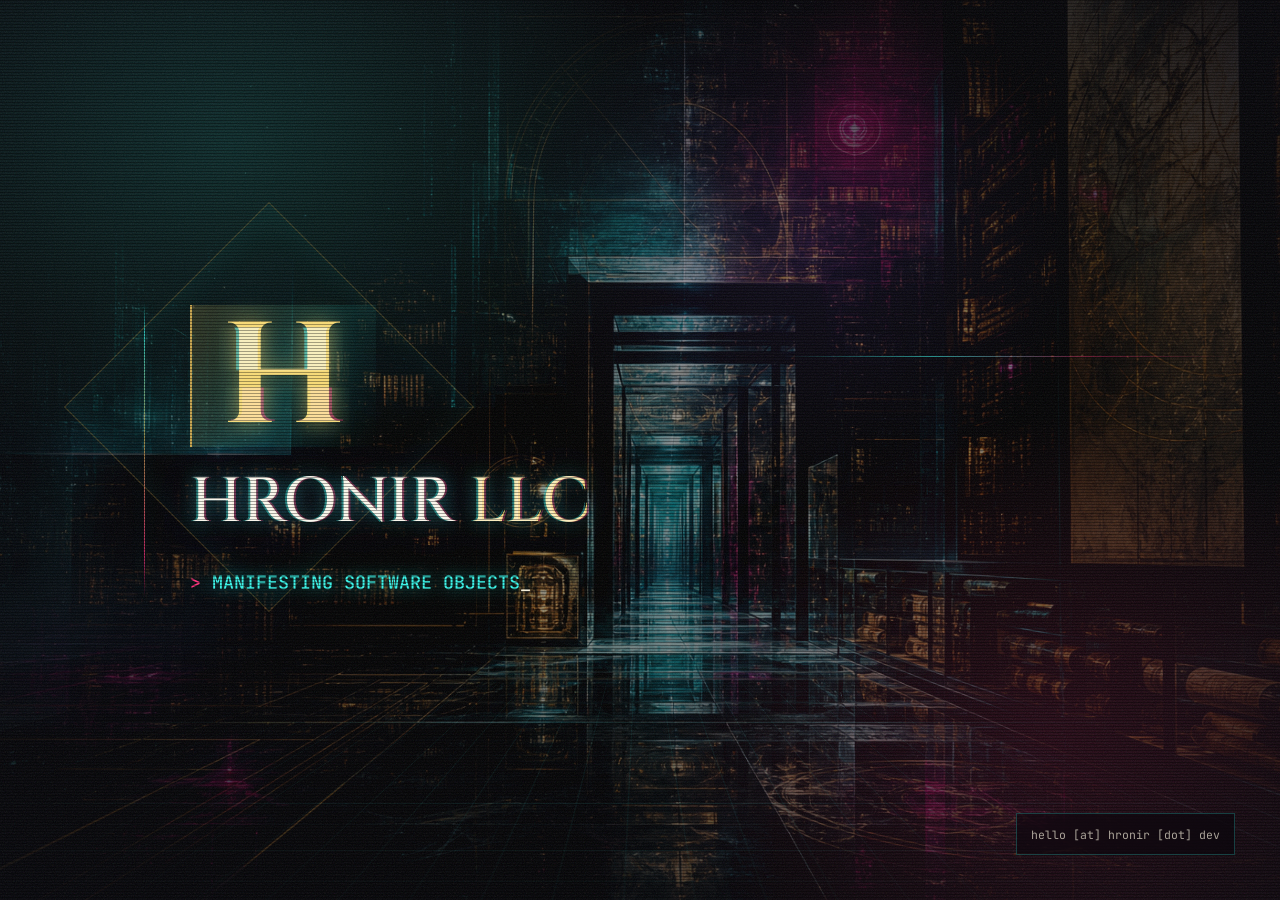
==== index.html @ b24059f7 "Create initial GitHub Pages site" ====
<!doctype html>
<html lang="en">
  <head>
    <meta charset="utf-8">
    <meta name="viewport" content="width=device-width, initial-scale=1">
    <title>Hronir LLC</title>
    <meta
      name="description"
      content="Hronir LLC - manifesting software objects."
    >
    <meta property="og:title" content="Hronir LLC">
    <meta
      property="og:description"
      content="manifesting software objects"
    >
    <meta property="og:type" content="website">
    <meta property="og:image" content="assets/hronir-labyrinth.png">
    <link rel="preconnect" href="https://fonts.googleapis.com">
    <link rel="preconnect" href="https://fonts.gstatic.com" crossorigin>
    <link href="https://fonts.googleapis.com/css2?family=Cinzel:wght@500;700&family=EB+Garamond:ital@0;1&family=JetBrains+Mono:wght@400;500;700&display=swap" rel="stylesheet">
    <link rel="icon" href="data:image/svg+xml,%3Csvg xmlns='http://www.w3.org/2000/svg' viewBox='0 0 64 64'%3E%3Crect width='64' height='64' fill='%23030a0d'/%3E%3Cpath d='M12 12h40v40H12V12Zm8 8v24h24V20H20Zm8 8h8v8h-8v-8Z' fill='%2300e5ff'/%3E%3Cpath d='M12 52 52 12' stroke='%23d6a84f' stroke-width='3'/%3E%3C/svg%3E">
    <link rel="stylesheet" href="styles.css">
  </head>
  <body>
    <main class="sigil" aria-labelledby="hero-title">
      <div class="backdrop" role="img" aria-label="A neon library labyrinth with recursive glass corridors."></div>
      <div class="glow" aria-hidden="true"></div>
      <div class="grid" aria-hidden="true"></div>

      <section class="folio">
        <div class="rail" aria-hidden="true"></div>
        <div class="block">
          <div class="initial" data-letter="H" aria-hidden="true">H</div>
          <h1 id="hero-title" data-text="Hronir LLC">Hronir <em>LLC</em></h1>
          <p class="tagline">manifesting software objects</p>
        </div>
      </section>

      <button class="email" id="contact" type="button" aria-label="Email Hronir LLC">
        <span>hello [at] hronir [dot] dev</span>
      </button>
      <noscript>hello [at] hronir [dot] dev</noscript>
    </main>

    <script src="site.js"></script>
  </body>
</html>
---- styles.css ----
:root {
  color-scheme: dark;
  --void: #040409;
  --ink: #ded8c8;
  --bone: #f5efd9;
  --cyan: #35f0e4;
  --magenta: #ff2d78;
  --violet: #7d5cff;
  --gold: #c7a24a;
}

* {
  box-sizing: border-box;
}

html,
body {
  min-height: 100%;
}

body {
  margin: 0;
  color: var(--ink);
  background: var(--void);
  font-family: "EB Garamond", Georgia, serif;
}

button {
  color: inherit;
  font: inherit;
}

.sigil {
  position: relative;
  display: grid;
  min-height: 100vh;
  place-items: center;
  overflow: hidden;
  padding: clamp(28px, 7vmin, 76px);
  isolation: isolate;
}

.backdrop,
.glow,
.grid,
.sigil::before,
.sigil::after {
  position: fixed;
  inset: 0;
  pointer-events: none;
}

.backdrop {
  z-index: -6;
  background-image: url("assets/hronir-labyrinth.png");
  background-position: center;
  background-size: cover;
  filter: saturate(1.08) contrast(1.12) brightness(0.54);
  transform: scale(1.04);
}

.glow {
  z-index: -5;
  background:
    radial-gradient(52vmax 38vmax at 18% 16%, rgba(53, 240, 228, 0.17), transparent 68%),
    radial-gradient(44vmax 36vmax at 82% 82%, rgba(255, 45, 120, 0.14), transparent 70%),
    radial-gradient(32vmax 28vmax at 62% 28%, rgba(125, 92, 255, 0.1), transparent 72%),
    radial-gradient(ellipse at center, transparent 28%, rgba(4, 4, 9, 0.92) 100%);
}

.grid {
  z-index: -4;
  background:
    linear-gradient(rgba(53, 240, 228, 0.09) 1px, transparent 1px),
    linear-gradient(90deg, rgba(53, 240, 228, 0.07) 1px, transparent 1px);
  background-size: 42px 42px;
  mask-image: radial-gradient(ellipse at center, black 0 34%, transparent 72%);
  transform: perspective(560px) rotateX(58deg) translateY(15vh) scale(1.7);
  transform-origin: center bottom;
}

.sigil::before {
  content: "";
  z-index: 4;
  opacity: 0.19;
  background-image: url("data:image/svg+xml;utf8,<svg xmlns='http://www.w3.org/2000/svg' width='130' height='130'><filter id='n'><feTurbulence type='fractalNoise' baseFrequency='.9' numOctaves='3'/></filter><rect width='130' height='130' filter='url(%23n)' opacity='.58'/></svg>");
  mix-blend-mode: screen;
}

.sigil::after {
  content: "";
  z-index: 5;
  background:
    repeating-linear-gradient(180deg, rgba(0, 0, 0, 0.34) 0 1px, transparent 1px 3px),
    linear-gradient(90deg, rgba(53, 240, 228, 0.06), transparent 18%, transparent 82%, rgba(255, 45, 120, 0.05));
  mix-blend-mode: multiply;
}

.folio {
  position: relative;
  z-index: 2;
  display: grid;
  grid-template-columns: auto minmax(0, 1fr);
  width: min(62rem, 100%);
  column-gap: clamp(1.1rem, 4vw, 2.8rem);
}

.rail {
  width: 1px;
  align-self: stretch;
  background: linear-gradient(180deg, transparent, var(--cyan) 10%, var(--gold) 47%, var(--magenta) 86%, transparent);
  opacity: 0.72;
  box-shadow:
    0 0 18px rgba(53, 240, 228, 0.4),
    0 0 28px rgba(255, 45, 120, 0.24);
}

.block {
  position: relative;
  padding: 0.1rem 0 0;
}

.block::before,
.block::after {
  content: "";
  position: absolute;
  pointer-events: none;
}

.block::before {
  inset: -14% auto auto -7%;
  width: min(36vw, 18rem);
  aspect-ratio: 1;
  border: 1px solid rgba(199, 162, 74, 0.32);
  transform: rotate(45deg);
  box-shadow: inset 0 0 36px rgba(53, 240, 228, 0.07);
}

.block::after {
  inset: 18% -10% auto auto;
  width: min(52vw, 28rem);
  height: 1px;
  background: linear-gradient(90deg, transparent, rgba(53, 240, 228, 0.56), rgba(255, 45, 120, 0.35), transparent);
}

.initial {
  position: relative;
  display: inline-block;
  margin-bottom: clamp(0.9rem, 3vmin, 1.5rem);
  padding: 0.08em 0.21em 0.03em;
  border-left: 2px solid var(--gold);
  color: #f6d873;
  background: linear-gradient(115deg, rgba(199, 162, 74, 0.22), rgba(53, 240, 228, 0.11) 56%, transparent);
  font-family: "Cinzel", Georgia, serif;
  font-size: clamp(4.8rem, 17vmin, 9rem);
  font-weight: 700;
  line-height: 0.88;
  text-shadow:
    0 0 22px rgba(199, 162, 74, 0.55),
    0 0 42px rgba(53, 240, 228, 0.18);
}

.initial::before,
.initial::after {
  content: attr(data-letter);
  position: absolute;
  inset: 0.08em 0.21em 0.03em;
  pointer-events: none;
}

.initial::before {
  color: var(--cyan);
  clip-path: polygon(0 8%, 100% 8%, 100% 42%, 0 42%);
  opacity: 0.58;
  transform: translate(-3px, 1px);
  mix-blend-mode: screen;
}

.initial::after {
  color: var(--magenta);
  clip-path: polygon(0 57%, 100% 57%, 100% 96%, 0 96%);
  opacity: 0.52;
  transform: translate(3px, -1px);
  mix-blend-mode: screen;
}

h1 {
  position: relative;
  width: fit-content;
  max-width: 100%;
  margin: 0;
  color: var(--bone);
  font-family: "Cinzel", Georgia, serif;
  font-size: clamp(2rem, 7vmin, 4.5rem);
  font-weight: 500;
  line-height: 1;
  letter-spacing: 0;
  text-transform: uppercase;
  text-shadow:
    0 0 18px rgba(53, 240, 228, 0.32),
    0 0 50px rgba(125, 92, 255, 0.18);
}

h1 em {
  color: #f6d873;
  font-style: normal;
}

h1::before,
h1::after {
  content: attr(data-text);
  position: absolute;
  left: 0;
  top: 0;
  width: 100%;
  pointer-events: none;
}

h1::before {
  color: var(--cyan);
  opacity: 0.45;
  transform: translateX(-2px);
  animation: fracture 5.8s infinite steps(1);
  mix-blend-mode: screen;
}

h1::after {
  color: var(--magenta);
  opacity: 0.4;
  transform: translateX(2px);
  animation: fracture 5.8s 120ms infinite steps(1) reverse;
  mix-blend-mode: screen;
}

.tagline {
  position: relative;
  width: fit-content;
  max-width: 100%;
  margin: clamp(1.4rem, 4vmin, 2.2rem) 0 0;
  color: var(--cyan);
  font-family: "JetBrains Mono", ui-monospace, Menlo, monospace;
  font-size: clamp(0.92rem, 2.5vmin, 1.15rem);
  font-weight: 500;
  line-height: 1.5;
  letter-spacing: 0;
  text-transform: uppercase;
  text-shadow: 0 0 18px rgba(53, 240, 228, 0.62);
}

.tagline::before {
  content: "> ";
  color: var(--magenta);
}

.tagline::after {
  content: "_";
  color: var(--bone);
  animation: blink 1.1s step-end infinite;
}

.email {
  position: fixed;
  z-index: 6;
  right: clamp(18px, 5vmin, 56px);
  bottom: clamp(18px, 5vmin, 48px);
  display: inline-flex;
  min-height: 42px;
  max-width: min(calc(100vw - 36px), 25rem);
  align-items: center;
  justify-content: center;
  border: 1px solid rgba(53, 240, 228, 0.24);
  background: rgba(4, 4, 9, 0.48);
  padding: 0 14px;
  color: rgba(222, 216, 200, 0.74);
  cursor: pointer;
  font-family: "JetBrains Mono", ui-monospace, Menlo, monospace;
  font-size: 0.72rem;
  letter-spacing: 0;
  backdrop-filter: blur(14px);
  transition:
    border-color 160ms ease,
    color 160ms ease,
    transform 160ms ease;
}

.email:hover {
  border-color: rgba(255, 45, 120, 0.6);
  color: var(--cyan);
  transform: translateY(-1px);
}

.email:focus-visible {
  outline: 2px solid var(--cyan);
  outline-offset: 3px;
}

noscript {
  position: fixed;
  left: clamp(18px, 5vmin, 56px);
  bottom: clamp(18px, 5vmin, 48px);
  z-index: 6;
  color: rgba(222, 216, 200, 0.72);
  font-family: "JetBrains Mono", ui-monospace, Menlo, monospace;
  font-size: 0.72rem;
}

@keyframes fracture {
  0%,
  90%,
  100% {
    clip-path: inset(0 0 100% 0);
  }

  92% {
    clip-path: inset(14% 0 68% 0);
  }

  95% {
    clip-path: inset(58% 0 21% 0);
  }

  97% {
    clip-path: inset(34% 0 49% 0);
  }
}

@keyframes blink {
  50% {
    opacity: 0;
  }
}

@media (prefers-reduced-motion: no-preference) {
  .backdrop {
    animation: drift 20s ease-in-out infinite alternate;
  }
}

@keyframes drift {
  from {
    transform: scale(1.04) translate3d(-0.3%, -0.2%, 0);
  }

  to {
    transform: scale(1.07) translate3d(0.35%, 0.25%, 0);
  }
}

@media (prefers-reduced-motion: reduce) {
  *,
  *::before,
  *::after {
    animation: none !important;
  }
}

@media (max-width: 640px) {
  .sigil {
    align-items: center;
    justify-items: start;
    padding: 28px 24px 86px;
  }

  .folio {
    grid-template-columns: auto minmax(0, 1fr);
    column-gap: 1.1rem;
  }

  .initial {
    font-size: clamp(4.2rem, 28vw, 6.4rem);
  }

  h1 {
    font-size: clamp(1.75rem, 12vw, 3.1rem);
  }

  .tagline {
    font-size: clamp(0.82rem, 4.6vw, 1rem);
  }

  .email {
    right: 18px;
    bottom: 18px;
    width: calc(100vw - 36px);
  }
}
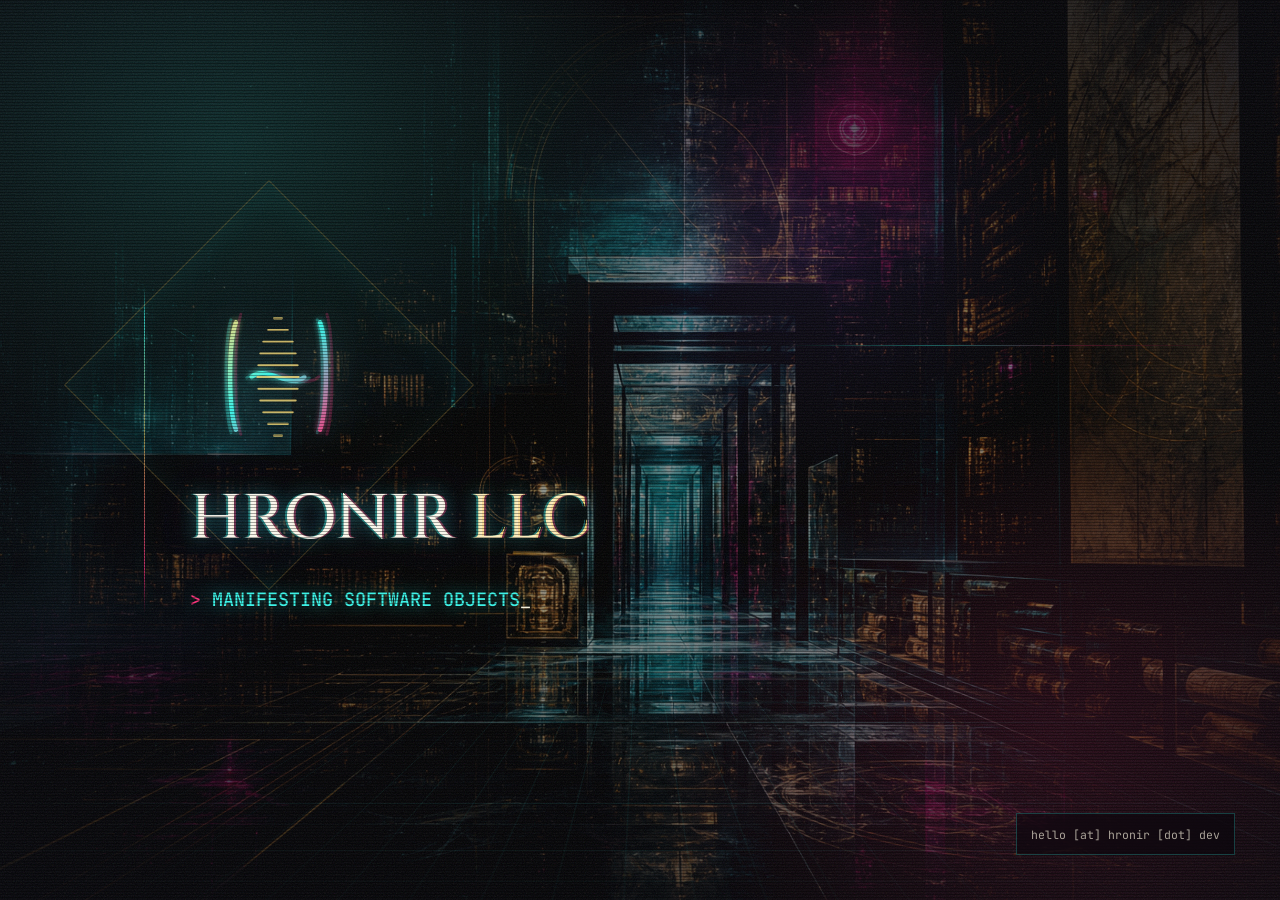
==== commit ac500251: "Refine Hronir mark" ====
--- a/index.html
+++ b/index.html
@@ -18,7 +18,7 @@
     <link rel="preconnect" href="https://fonts.googleapis.com">
     <link rel="preconnect" href="https://fonts.gstatic.com" crossorigin>
     <link href="https://fonts.googleapis.com/css2?family=Cinzel:wght@500;700&family=EB+Garamond:ital@0;1&family=JetBrains+Mono:wght@400;500;700&display=swap" rel="stylesheet">
-    <link rel="icon" href="data:image/svg+xml,%3Csvg xmlns='http://www.w3.org/2000/svg' viewBox='0 0 64 64'%3E%3Crect width='64' height='64' fill='%23030a0d'/%3E%3Cpath d='M12 12h40v40H12V12Zm8 8v24h24V20H20Zm8 8h8v8h-8v-8Z' fill='%2300e5ff'/%3E%3Cpath d='M12 52 52 12' stroke='%23d6a84f' stroke-width='3'/%3E%3C/svg%3E">
+    <link rel="icon" href="assets/hronir-mark.svg" type="image/svg+xml">
     <link rel="stylesheet" href="styles.css">
   </head>
   <body>
@@ -30,7 +30,7 @@
       <section class="folio">
         <div class="rail" aria-hidden="true"></div>
         <div class="block">
-          <div class="initial" data-letter="H" aria-hidden="true">H</div>
+          <img class="mark" src="assets/hronir-mark.svg" alt="" aria-hidden="true">
           <h1 id="hero-title" data-text="Hronir LLC">Hronir <em>LLC</em></h1>
           <p class="tagline">manifesting software objects</p>
         </div>
--- a/styles.css
+++ b/styles.css
@@ -143,45 +143,15 @@
   background: linear-gradient(90deg, transparent, rgba(53, 240, 228, 0.56), rgba(255, 45, 120, 0.35), transparent);
 }
 
-.initial {
-  position: relative;
-  display: inline-block;
+.mark {
+  position: relative;
+  display: block;
+  width: clamp(7rem, 20vmin, 11rem);
+  height: auto;
   margin-bottom: clamp(0.9rem, 3vmin, 1.5rem);
-  padding: 0.08em 0.21em 0.03em;
-  border-left: 2px solid var(--gold);
-  color: #f6d873;
-  background: linear-gradient(115deg, rgba(199, 162, 74, 0.22), rgba(53, 240, 228, 0.11) 56%, transparent);
-  font-family: "Cinzel", Georgia, serif;
-  font-size: clamp(4.8rem, 17vmin, 9rem);
-  font-weight: 700;
-  line-height: 0.88;
-  text-shadow:
-    0 0 22px rgba(199, 162, 74, 0.55),
-    0 0 42px rgba(53, 240, 228, 0.18);
-}
-
-.initial::before,
-.initial::after {
-  content: attr(data-letter);
-  position: absolute;
-  inset: 0.08em 0.21em 0.03em;
-  pointer-events: none;
-}
-
-.initial::before {
-  color: var(--cyan);
-  clip-path: polygon(0 8%, 100% 8%, 100% 42%, 0 42%);
-  opacity: 0.58;
-  transform: translate(-3px, 1px);
-  mix-blend-mode: screen;
-}
-
-.initial::after {
-  color: var(--magenta);
-  clip-path: polygon(0 57%, 100% 57%, 100% 96%, 0 96%);
-  opacity: 0.52;
-  transform: translate(3px, -1px);
-  mix-blend-mode: screen;
+  filter:
+    drop-shadow(0 0 18px rgba(53, 240, 228, 0.28))
+    drop-shadow(0 0 28px rgba(255, 45, 120, 0.12));
 }
 
 h1 {
@@ -366,8 +336,8 @@
     column-gap: 1.1rem;
   }
 
-  .initial {
-    font-size: clamp(4.2rem, 28vw, 6.4rem);
+  .mark {
+    width: clamp(6.4rem, 34vw, 8.2rem);
   }
 
   h1 {
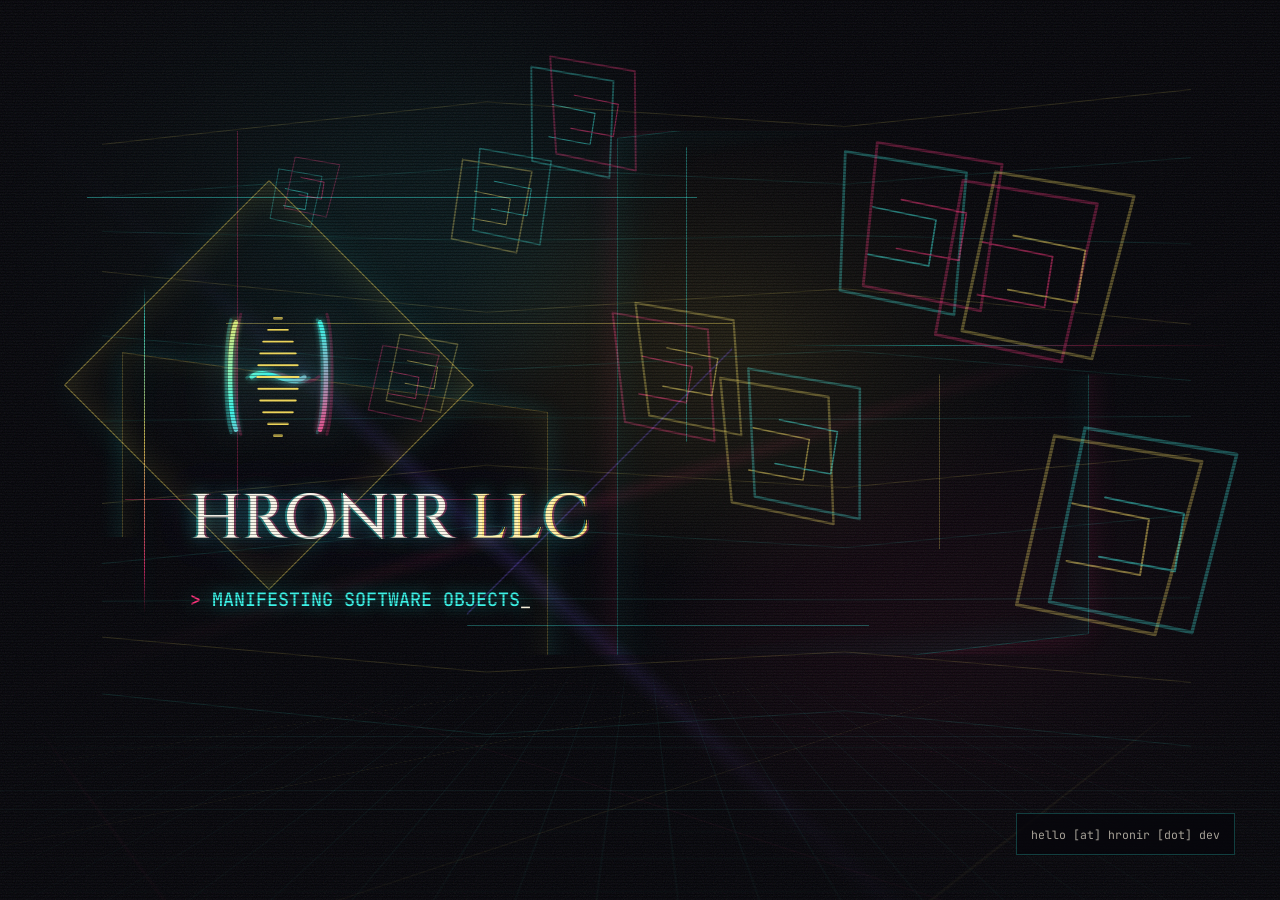
==== commit da45aaba: "experiment with logo and more subtle background" ====
--- a/index.html
+++ b/index.html
@@ -14,7 +14,7 @@
       content="manifesting software objects"
     >
     <meta property="og:type" content="website">
-    <meta property="og:image" content="assets/hronir-labyrinth.png">
+    <meta property="og:image" content="assets/hronir-mark.svg">
     <link rel="preconnect" href="https://fonts.googleapis.com">
     <link rel="preconnect" href="https://fonts.gstatic.com" crossorigin>
     <link href="https://fonts.googleapis.com/css2?family=Cinzel:wght@500;700&family=EB+Garamond:ital@0;1&family=JetBrains+Mono:wght@400;500;700&display=swap" rel="stylesheet">
@@ -23,9 +23,11 @@
   </head>
   <body>
     <main class="sigil" aria-labelledby="hero-title">
-      <div class="backdrop" role="img" aria-label="A neon library labyrinth with recursive glass corridors."></div>
+      <div class="backdrop" aria-hidden="true"></div>
       <div class="glow" aria-hidden="true"></div>
       <div class="grid" aria-hidden="true"></div>
+      <div class="labyrinth" aria-hidden="true"></div>
+      <canvas class="object-field" aria-hidden="true"></canvas>
 
       <section class="folio">
         <div class="rail" aria-hidden="true"></div>
--- a/styles.css
+++ b/styles.css
@@ -6,7 +6,7 @@
   --cyan: #35f0e4;
   --magenta: #ff2d78;
   --violet: #7d5cff;
-  --gold: #c7a24a;
+  --gold: #ffe45c;
 }
 
 * {
@@ -43,6 +43,8 @@
 .backdrop,
 .glow,
 .grid,
+.labyrinth,
+.object-field,
 .sigil::before,
 .sigil::after {
   position: fixed;
@@ -52,37 +54,94 @@
 
 .backdrop {
   z-index: -6;
-  background-image: url("assets/hronir-labyrinth.png");
-  background-position: center;
-  background-size: cover;
-  filter: saturate(1.08) contrast(1.12) brightness(0.54);
-  transform: scale(1.04);
+  background:
+    radial-gradient(ellipse at 20% 18%, rgba(53, 240, 228, 0.28), transparent 34vmax),
+    radial-gradient(ellipse at 84% 74%, rgba(255, 45, 120, 0.22), transparent 34vmax),
+    radial-gradient(ellipse at 58% 38%, rgba(255, 228, 92, 0.14), transparent 25vmax),
+    linear-gradient(135deg, rgba(53, 240, 228, 0.075) 0 1px, transparent 1px 15%),
+    linear-gradient(42deg, transparent 0 38%, rgba(125, 92, 255, 0.14) 39%, transparent 40%),
+    linear-gradient(162deg, transparent 0 52%, rgba(255, 45, 120, 0.09) 53%, transparent 54%),
+    #030308;
+  filter: none;
 }
 
 .glow {
   z-index: -5;
   background:
-    radial-gradient(52vmax 38vmax at 18% 16%, rgba(53, 240, 228, 0.17), transparent 68%),
-    radial-gradient(44vmax 36vmax at 82% 82%, rgba(255, 45, 120, 0.14), transparent 70%),
-    radial-gradient(32vmax 28vmax at 62% 28%, rgba(125, 92, 255, 0.1), transparent 72%),
-    radial-gradient(ellipse at center, transparent 28%, rgba(4, 4, 9, 0.92) 100%);
+    linear-gradient(90deg, rgba(4, 4, 9, 0.82), transparent 42%, rgba(4, 4, 9, 0.74)),
+    radial-gradient(ellipse at center, transparent 24%, rgba(4, 4, 9, 0.72) 64%, rgba(4, 4, 9, 0.96) 100%);
 }
 
 .grid {
   z-index: -4;
   background:
-    linear-gradient(rgba(53, 240, 228, 0.09) 1px, transparent 1px),
-    linear-gradient(90deg, rgba(53, 240, 228, 0.07) 1px, transparent 1px);
-  background-size: 42px 42px;
-  mask-image: radial-gradient(ellipse at center, black 0 34%, transparent 72%);
-  transform: perspective(560px) rotateX(58deg) translateY(15vh) scale(1.7);
+    linear-gradient(rgba(53, 240, 228, 0.08) 1px, transparent 1px),
+    linear-gradient(90deg, rgba(53, 240, 228, 0.06) 1px, transparent 1px),
+    linear-gradient(135deg, transparent 0 49.7%, rgba(255, 228, 92, 0.09) 50%, transparent 50.3%),
+    linear-gradient(45deg, transparent 0 49.8%, rgba(255, 45, 120, 0.07) 50%, transparent 50.2%);
+  background-size: 44px 44px, 44px 44px, 320px 320px, 420px 420px;
+  mask-image: radial-gradient(ellipse at center, black 0 38%, transparent 76%);
+  opacity: 1;
+  transform: perspective(640px) rotateX(62deg) translateY(20vh) scale(1.85);
   transform-origin: center bottom;
+}
+
+.labyrinth {
+  z-index: -3;
+  inset: 8% 5% 10%;
+  opacity: 0.96;
+  background:
+    linear-gradient(90deg, rgba(53, 240, 228, 0.42), rgba(53, 240, 228, 0.42)) 2% 17% / 54% 1px no-repeat,
+    linear-gradient(90deg, rgba(255, 228, 92, 0.36), rgba(255, 228, 92, 0.36)) 27% 34% / 48% 1px no-repeat,
+    linear-gradient(90deg, rgba(255, 45, 120, 0.34), rgba(255, 45, 120, 0.34)) 8% 58% / 34% 1px no-repeat,
+    linear-gradient(90deg, rgba(53, 240, 228, 0.32), rgba(53, 240, 228, 0.32)) 41% 75% / 49% 1px no-repeat,
+    linear-gradient(180deg, rgba(255, 45, 120, 0.32), rgba(255, 45, 120, 0.32)) 15% 9% / 1px 55% no-repeat,
+    linear-gradient(180deg, rgba(53, 240, 228, 0.38), rgba(53, 240, 228, 0.38)) 54% 17% / 1px 40% no-repeat,
+    linear-gradient(180deg, rgba(255, 228, 92, 0.28), rgba(255, 228, 92, 0.28)) 76% 32% / 1px 48% no-repeat,
+    linear-gradient(135deg, transparent 0 49.7%, rgba(125, 92, 255, 0.32) 50%, transparent 50.3%) center / 360px 360px no-repeat;
+  clip-path: polygon(2% 8%, 73% 8%, 73% 24%, 58% 24%, 58% 41%, 92% 41%, 92% 79%, 35% 79%, 35% 63%, 2% 63%);
+  filter:
+    drop-shadow(0 0 28px rgba(53, 240, 228, 0.34))
+    drop-shadow(0 0 40px rgba(255, 45, 120, 0.18));
+}
+
+.labyrinth::before,
+.labyrinth::after {
+  content: "";
+  position: absolute;
+  pointer-events: none;
+}
+
+.labyrinth::before {
+  inset: 5% 11% 20% 48%;
+  border: 1px solid rgba(53, 240, 228, 0.24);
+  box-shadow:
+    inset 0 0 42px rgba(53, 240, 228, 0.08),
+    0 0 34px rgba(255, 45, 120, 0.15);
+  transform: skewY(-7deg);
+}
+
+.labyrinth::after {
+  inset: 42% 58% 19% 5%;
+  border: 1px solid rgba(255, 228, 92, 0.25);
+  box-shadow:
+    inset 0 0 34px rgba(255, 228, 92, 0.08),
+    0 0 28px rgba(53, 240, 228, 0.15);
+  transform: skewY(8deg);
+}
+
+.object-field {
+  z-index: -2;
+  width: 100%;
+  height: 100%;
+  opacity: 0.92;
+  mix-blend-mode: screen;
 }
 
 .sigil::before {
   content: "";
   z-index: 4;
-  opacity: 0.19;
+  opacity: 0.16;
   background-image: url("data:image/svg+xml;utf8,<svg xmlns='http://www.w3.org/2000/svg' width='130' height='130'><filter id='n'><feTurbulence type='fractalNoise' baseFrequency='.9' numOctaves='3'/></filter><rect width='130' height='130' filter='url(%23n)' opacity='.58'/></svg>");
   mix-blend-mode: screen;
 }
@@ -92,7 +151,7 @@
   z-index: 5;
   background:
     repeating-linear-gradient(180deg, rgba(0, 0, 0, 0.34) 0 1px, transparent 1px 3px),
-    linear-gradient(90deg, rgba(53, 240, 228, 0.06), transparent 18%, transparent 82%, rgba(255, 45, 120, 0.05));
+    linear-gradient(90deg, rgba(53, 240, 228, 0.045), transparent 18%, transparent 82%, rgba(255, 45, 120, 0.045));
   mix-blend-mode: multiply;
 }
 
@@ -131,16 +190,18 @@
   inset: -14% auto auto -7%;
   width: min(36vw, 18rem);
   aspect-ratio: 1;
-  border: 1px solid rgba(199, 162, 74, 0.32);
+  border: 1px solid rgba(255, 228, 92, 0.52);
   transform: rotate(45deg);
-  box-shadow: inset 0 0 36px rgba(53, 240, 228, 0.07);
+  box-shadow:
+    inset 0 0 36px rgba(255, 228, 92, 0.14),
+    0 0 34px rgba(53, 240, 228, 0.08);
 }
 
 .block::after {
   inset: 18% -10% auto auto;
   width: min(52vw, 28rem);
   height: 1px;
-  background: linear-gradient(90deg, transparent, rgba(53, 240, 228, 0.56), rgba(255, 45, 120, 0.35), transparent);
+  background: linear-gradient(90deg, transparent, rgba(53, 240, 228, 0.72), rgba(255, 45, 120, 0.48), transparent);
 }
 
 .mark {
@@ -172,7 +233,7 @@
 }
 
 h1 em {
-  color: #f6d873;
+  color: #ffe45c;
   font-style: normal;
 }
 
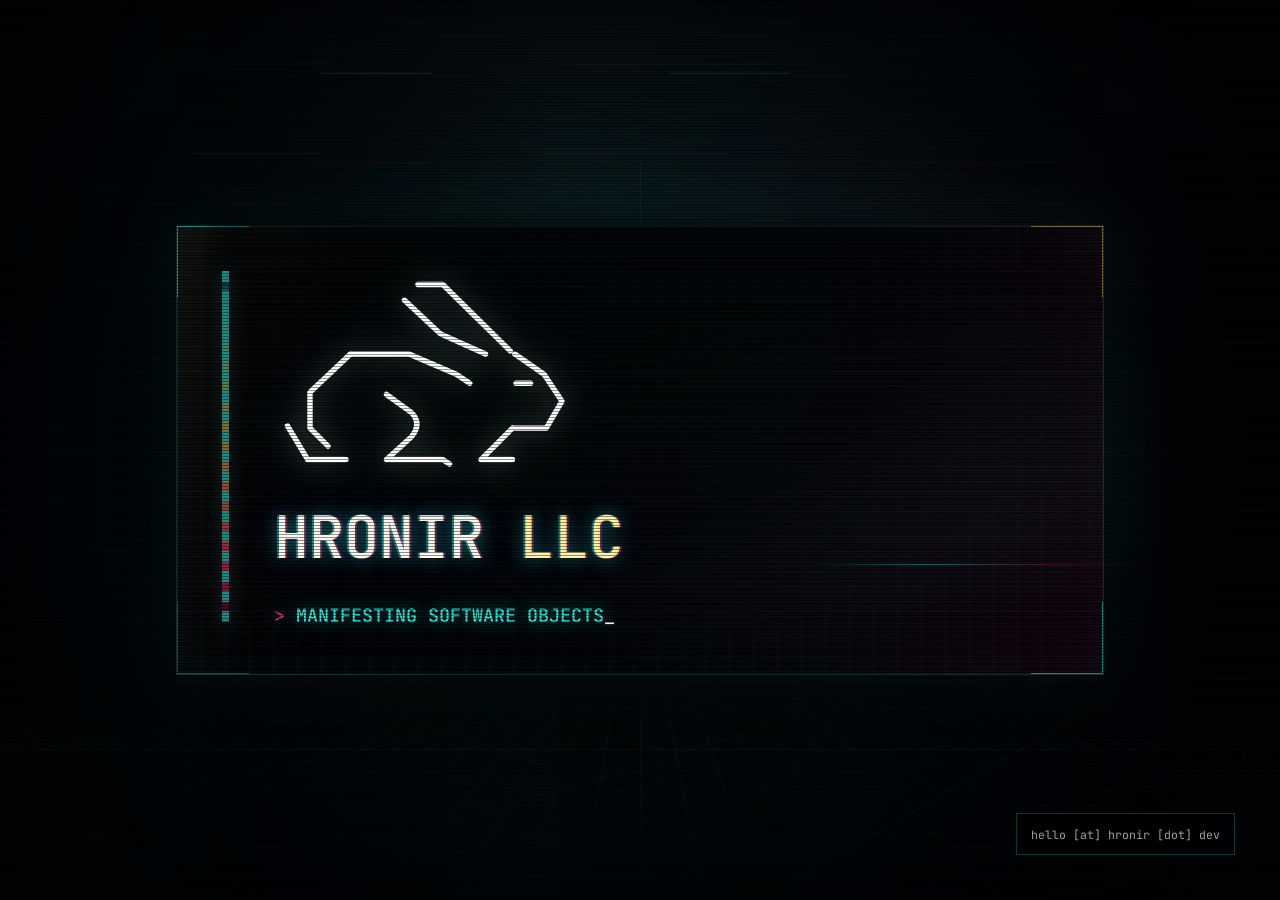
==== commit 409791a0: "Design looks good" ====
--- a/index.html
+++ b/index.html
@@ -14,11 +14,11 @@
       content="manifesting software objects"
     >
     <meta property="og:type" content="website">
-    <meta property="og:image" content="assets/hronir-mark.svg">
+    <meta property="og:image" content="assets/hronir-rabbit.svg">
     <link rel="preconnect" href="https://fonts.googleapis.com">
     <link rel="preconnect" href="https://fonts.gstatic.com" crossorigin>
-    <link href="https://fonts.googleapis.com/css2?family=Cinzel:wght@500;700&family=EB+Garamond:ital@0;1&family=JetBrains+Mono:wght@400;500;700&display=swap" rel="stylesheet">
-    <link rel="icon" href="assets/hronir-mark.svg" type="image/svg+xml">
+    <link href="https://fonts.googleapis.com/css2?family=JetBrains+Mono:wght@400;500;700&display=swap" rel="stylesheet">
+    <link rel="icon" href="assets/hronir-rabbit.svg" type="image/svg+xml">
     <link rel="stylesheet" href="styles.css">
   </head>
   <body>
@@ -26,22 +26,25 @@
       <div class="backdrop" aria-hidden="true"></div>
       <div class="glow" aria-hidden="true"></div>
       <div class="grid" aria-hidden="true"></div>
-      <div class="labyrinth" aria-hidden="true"></div>
-      <canvas class="object-field" aria-hidden="true"></canvas>
 
-      <section class="folio">
-        <div class="rail" aria-hidden="true"></div>
-        <div class="block">
-          <img class="mark" src="assets/hronir-mark.svg" alt="" aria-hidden="true">
-          <h1 id="hero-title" data-text="Hronir LLC">Hronir <em>LLC</em></h1>
-          <p class="tagline">manifesting software objects</p>
+      <section class="terminal">
+        <div class="terminal__body">
+          <div class="rail" aria-hidden="true"></div>
+          <div class="block">
+            <div class="mark" aria-hidden="true">
+              <img class="mark__image mark__image--echo-one" src="assets/hronir-rabbit.svg" alt="">
+              <img class="mark__image mark__image--echo-two" src="assets/hronir-rabbit.svg" alt="">
+              <img class="mark__image mark__image--base" src="assets/hronir-rabbit.svg" alt="">
+            </div>
+            <h1 id="hero-title" data-text="Hronir LLC">Hronir <em>LLC</em></h1>
+            <p class="tagline">manifesting software objects</p>
+          </div>
         </div>
       </section>
 
       <button class="email" id="contact" type="button" aria-label="Email Hronir LLC">
         <span>hello [at] hronir [dot] dev</span>
       </button>
-      <noscript>hello [at] hronir [dot] dev</noscript>
     </main>
 
     <script src="site.js"></script>
--- a/styles.css
+++ b/styles.css
@@ -1,12 +1,12 @@
 :root {
   color-scheme: dark;
-  --void: #040409;
-  --ink: #ded8c8;
-  --bone: #f5efd9;
-  --cyan: #35f0e4;
-  --magenta: #ff2d78;
-  --violet: #7d5cff;
-  --gold: #ffe45c;
+  --void: #000104;
+  --ink: #cfc8b7;
+  --bone: #f7f2df;
+  --cyan: #2ee9dd;
+  --magenta: #e82b6f;
+  --violet: #6d5cff;
+  --gold: #d8b94d;
 }
 
 * {
@@ -22,7 +22,7 @@
   margin: 0;
   color: var(--ink);
   background: var(--void);
-  font-family: "EB Garamond", Georgia, serif;
+  font-family: "JetBrains Mono", ui-monospace, Menlo, monospace;
 }
 
 button {
@@ -43,8 +43,6 @@
 .backdrop,
 .glow,
 .grid,
-.labyrinth,
-.object-field,
 .sigil::before,
 .sigil::after {
   position: fixed;
@@ -54,95 +52,84 @@
 
 .backdrop {
   z-index: -6;
-  background:
-    radial-gradient(ellipse at 20% 18%, rgba(53, 240, 228, 0.28), transparent 34vmax),
-    radial-gradient(ellipse at 84% 74%, rgba(255, 45, 120, 0.22), transparent 34vmax),
-    radial-gradient(ellipse at 58% 38%, rgba(255, 228, 92, 0.14), transparent 25vmax),
-    linear-gradient(135deg, rgba(53, 240, 228, 0.075) 0 1px, transparent 1px 15%),
-    linear-gradient(42deg, transparent 0 38%, rgba(125, 92, 255, 0.14) 39%, transparent 40%),
-    linear-gradient(162deg, transparent 0 52%, rgba(255, 45, 120, 0.09) 53%, transparent 54%),
-    #030308;
-  filter: none;
-}
-
-.glow {
-  z-index: -5;
-  background:
-    linear-gradient(90deg, rgba(4, 4, 9, 0.82), transparent 42%, rgba(4, 4, 9, 0.74)),
-    radial-gradient(ellipse at center, transparent 24%, rgba(4, 4, 9, 0.72) 64%, rgba(4, 4, 9, 0.96) 100%);
-}
-
-.grid {
-  z-index: -4;
-  background:
-    linear-gradient(rgba(53, 240, 228, 0.08) 1px, transparent 1px),
-    linear-gradient(90deg, rgba(53, 240, 228, 0.06) 1px, transparent 1px),
-    linear-gradient(135deg, transparent 0 49.7%, rgba(255, 228, 92, 0.09) 50%, transparent 50.3%),
-    linear-gradient(45deg, transparent 0 49.8%, rgba(255, 45, 120, 0.07) 50%, transparent 50.2%);
-  background-size: 44px 44px, 44px 44px, 320px 320px, 420px 420px;
-  mask-image: radial-gradient(ellipse at center, black 0 38%, transparent 76%);
-  opacity: 1;
-  transform: perspective(640px) rotateX(62deg) translateY(20vh) scale(1.85);
-  transform-origin: center bottom;
-}
-
-.labyrinth {
-  z-index: -3;
-  inset: 8% 5% 10%;
-  opacity: 0.96;
-  background:
-    linear-gradient(90deg, rgba(53, 240, 228, 0.42), rgba(53, 240, 228, 0.42)) 2% 17% / 54% 1px no-repeat,
-    linear-gradient(90deg, rgba(255, 228, 92, 0.36), rgba(255, 228, 92, 0.36)) 27% 34% / 48% 1px no-repeat,
-    linear-gradient(90deg, rgba(255, 45, 120, 0.34), rgba(255, 45, 120, 0.34)) 8% 58% / 34% 1px no-repeat,
-    linear-gradient(90deg, rgba(53, 240, 228, 0.32), rgba(53, 240, 228, 0.32)) 41% 75% / 49% 1px no-repeat,
-    linear-gradient(180deg, rgba(255, 45, 120, 0.32), rgba(255, 45, 120, 0.32)) 15% 9% / 1px 55% no-repeat,
-    linear-gradient(180deg, rgba(53, 240, 228, 0.38), rgba(53, 240, 228, 0.38)) 54% 17% / 1px 40% no-repeat,
-    linear-gradient(180deg, rgba(255, 228, 92, 0.28), rgba(255, 228, 92, 0.28)) 76% 32% / 1px 48% no-repeat,
-    linear-gradient(135deg, transparent 0 49.7%, rgba(125, 92, 255, 0.32) 50%, transparent 50.3%) center / 360px 360px no-repeat;
-  clip-path: polygon(2% 8%, 73% 8%, 73% 24%, 58% 24%, 58% 41%, 92% 41%, 92% 79%, 35% 79%, 35% 63%, 2% 63%);
-  filter:
-    drop-shadow(0 0 28px rgba(53, 240, 228, 0.34))
-    drop-shadow(0 0 40px rgba(255, 45, 120, 0.18));
-}
-
-.labyrinth::before,
-.labyrinth::after {
+  overflow: hidden;
+  background:
+    linear-gradient(180deg, rgba(190, 199, 194, 0.08), rgba(0, 1, 4, 0) 37%),
+    radial-gradient(ellipse at 52% 37%, rgba(46, 233, 221, 0.16), transparent 30vmax),
+    radial-gradient(ellipse at 76% 28%, rgba(232, 43, 111, 0.12), transparent 25vmax),
+    radial-gradient(ellipse at 24% 73%, rgba(216, 185, 77, 0.08), transparent 24vmax),
+    linear-gradient(180deg, #03050b 0%, #05060b 20%, #010207 46%, #000104 100%),
+    #000104;
+}
+
+.backdrop::before,
+.backdrop::after {
   content: "";
   position: absolute;
   pointer-events: none;
 }
 
-.labyrinth::before {
-  inset: 5% 11% 20% 48%;
-  border: 1px solid rgba(53, 240, 228, 0.24);
-  box-shadow:
-    inset 0 0 42px rgba(53, 240, 228, 0.08),
-    0 0 34px rgba(255, 45, 120, 0.15);
-  transform: skewY(-7deg);
-}
-
-.labyrinth::after {
-  inset: 42% 58% 19% 5%;
-  border: 1px solid rgba(255, 228, 92, 0.25);
-  box-shadow:
-    inset 0 0 34px rgba(255, 228, 92, 0.08),
-    0 0 28px rgba(53, 240, 228, 0.15);
-  transform: skewY(8deg);
-}
-
-.object-field {
-  z-index: -2;
-  width: 100%;
-  height: 100%;
+.backdrop::before {
+  inset: 0;
+  background:
+    linear-gradient(90deg, transparent 0 11%, rgba(190, 199, 194, 0.18) 11% 26%, transparent 26% 45%, rgba(190, 199, 194, 0.12) 45% 61%, transparent 61%) 0 7% / 100% 2px no-repeat,
+    linear-gradient(90deg, transparent 0 4%, rgba(46, 233, 221, 0.2) 4% 18%, transparent 18% 50%, rgba(216, 185, 77, 0.16) 50% 66%, transparent 66%) 0 12% / 100% 1px no-repeat,
+    linear-gradient(90deg, transparent 0 23%, rgba(232, 43, 111, 0.18) 23% 34%, transparent 34% 69%, rgba(190, 199, 194, 0.13) 69% 84%, transparent 84%) 0 18% / 100% 2px no-repeat,
+    linear-gradient(90deg, transparent 0 7%, rgba(190, 199, 194, 0.11) 7% 45%, transparent 45% 64%, rgba(46, 233, 221, 0.15) 64% 81%, transparent 81%) 0 27% / 100% 1px no-repeat,
+    linear-gradient(90deg, transparent 0 18%, rgba(216, 185, 77, 0.15) 18% 29%, transparent 29% 55%, rgba(232, 43, 111, 0.14) 55% 69%, transparent 69%) 0 36% / 100% 2px no-repeat,
+    linear-gradient(90deg, transparent 0 33%, rgba(46, 233, 221, 0.12) 33% 53%, transparent 53% 74%, rgba(190, 199, 194, 0.1) 74% 91%, transparent 91%) 0 44% / 100% 1px no-repeat,
+    repeating-linear-gradient(180deg, transparent 0 18px, rgba(190, 199, 194, 0.028) 18px 19px, transparent 19px 31px);
+  opacity: 0.94;
+}
+
+.backdrop::after {
+  inset: auto -4% 0;
+  height: 58%;
+  background:
+    linear-gradient(90deg, transparent, rgba(46, 233, 221, 0.58), rgba(216, 185, 77, 0.3), transparent) 50% 14% / 92% 1px no-repeat,
+    linear-gradient(90deg, transparent, rgba(232, 43, 111, 0.32), transparent) 50% 18% / 68% 1px no-repeat,
+    linear-gradient(90deg, transparent 0 5%, rgba(0, 5, 10, 0.94) 5% 10%, transparent 10% 13%, rgba(0, 8, 12, 0.96) 13% 18%, transparent 18% 22%, rgba(1, 3, 11, 0.95) 22% 30%, transparent 30% 36%, rgba(0, 7, 12, 0.96) 36% 44%, transparent 44% 50%, rgba(1, 4, 10, 0.94) 50% 56%, transparent 56% 61%, rgba(0, 6, 11, 0.96) 61% 68%, transparent 68% 74%, rgba(1, 3, 9, 0.96) 74% 81%, transparent 81% 86%, rgba(0, 8, 12, 0.94) 86% 92%, transparent 92%) bottom / 100% 86% no-repeat,
+    linear-gradient(90deg, rgba(46, 233, 221, 0.42), rgba(46, 233, 221, 0.42)) 11% 33% / 16% 1px no-repeat,
+    linear-gradient(90deg, rgba(232, 43, 111, 0.38), rgba(232, 43, 111, 0.38)) 71% 40% / 13% 1px no-repeat,
+    linear-gradient(90deg, rgba(216, 185, 77, 0.32), rgba(216, 185, 77, 0.32)) 28% 48% / 19% 1px no-repeat,
+    linear-gradient(180deg, transparent 0, rgba(0, 1, 4, 0.36) 28%, rgba(0, 1, 4, 0.9) 100%);
   opacity: 0.92;
-  mix-blend-mode: screen;
+}
+
+.glow {
+  z-index: -5;
+  background:
+    linear-gradient(90deg, transparent 0 18%, rgba(190, 199, 194, 0.1) 18% 29%, transparent 29% 53%, rgba(46, 233, 221, 0.09) 53% 65%, transparent 65%) 50% 8% / 78% 2px no-repeat,
+    linear-gradient(90deg, transparent 0 9%, rgba(46, 233, 221, 0.13) 9% 21%, transparent 21% 41%, rgba(190, 199, 194, 0.08) 41% 58%, transparent 58% 83%, rgba(232, 43, 111, 0.1) 83% 92%, transparent 92%) 50% 17% / 86% 1px no-repeat,
+    linear-gradient(90deg, transparent 0 26%, rgba(190, 199, 194, 0.12) 26% 47%, transparent 47% 68%, rgba(216, 185, 77, 0.1) 68% 78%, transparent 78%) 50% 31% / 82% 2px no-repeat,
+    linear-gradient(90deg, transparent 0 6%, rgba(232, 43, 111, 0.11) 6% 18%, transparent 18% 49%, rgba(46, 233, 221, 0.1) 49% 71%, transparent 71%) 50% 46% / 74% 1px no-repeat,
+    linear-gradient(180deg, transparent 0 18%, rgba(46, 233, 221, 0.08) 18% 50%, transparent 50%) 50% 0 / 1px 100% no-repeat,
+    linear-gradient(90deg, rgba(0, 1, 4, 0.86), transparent 43%, rgba(0, 1, 4, 0.86)),
+    radial-gradient(ellipse at center, transparent 14%, rgba(0, 1, 4, 0.58) 58%, rgba(0, 1, 4, 0.98) 100%);
+  filter: drop-shadow(0 0 22px rgba(46, 233, 221, 0.12));
+}
+
+.grid {
+  z-index: -4;
+  background:
+    linear-gradient(rgba(46, 233, 221, 0.12) 1px, transparent 1px),
+    linear-gradient(90deg, rgba(46, 233, 221, 0.07) 1px, transparent 1px),
+    linear-gradient(135deg, transparent 0 49.75%, rgba(216, 185, 77, 0.09) 50%, transparent 50.25%),
+    linear-gradient(45deg, transparent 0 49.78%, rgba(232, 43, 111, 0.07) 50%, transparent 50.22%);
+  background-size: 32px 32px, 32px 32px, 300px 300px, 420px 420px;
+  mask-image: linear-gradient(180deg, transparent 0 18%, black 48%, transparent 92%);
+  opacity: 0.72;
+  transform: perspective(640px) rotateX(61deg) translateY(22vh) scale(1.9);
+  transform-origin: center bottom;
 }
 
 .sigil::before {
   content: "";
   z-index: 4;
-  opacity: 0.16;
-  background-image: url("data:image/svg+xml;utf8,<svg xmlns='http://www.w3.org/2000/svg' width='130' height='130'><filter id='n'><feTurbulence type='fractalNoise' baseFrequency='.9' numOctaves='3'/></filter><rect width='130' height='130' filter='url(%23n)' opacity='.58'/></svg>");
+  opacity: 0.22;
+  background:
+    repeating-linear-gradient(180deg, transparent 0 7px, rgba(247, 242, 223, 0.03) 7px 8px, transparent 8px 14px),
+    linear-gradient(90deg, rgba(46, 233, 221, 0.04), transparent 18%, transparent 82%, rgba(232, 43, 111, 0.04));
   mix-blend-mode: screen;
 }
 
@@ -150,33 +137,86 @@
   content: "";
   z-index: 5;
   background:
-    repeating-linear-gradient(180deg, rgba(0, 0, 0, 0.34) 0 1px, transparent 1px 3px),
-    linear-gradient(90deg, rgba(53, 240, 228, 0.045), transparent 18%, transparent 82%, rgba(255, 45, 120, 0.045));
+    repeating-linear-gradient(180deg, rgba(0, 0, 0, 0.42) 0 1px, transparent 1px 3px),
+    radial-gradient(ellipse at center, transparent 0 54%, rgba(0, 0, 0, 0.48) 100%);
   mix-blend-mode: multiply;
 }
 
-.folio {
+.terminal {
   position: relative;
   z-index: 2;
+  width: min(58rem, 100%);
+  border: 1px solid rgba(46, 233, 221, 0.18);
+  background:
+    linear-gradient(90deg, rgba(46, 233, 221, 0.075), transparent 1px) 0 0 / 24px 24px,
+    linear-gradient(180deg, rgba(46, 233, 221, 0.05), transparent 1px) 0 0 / 24px 24px,
+    linear-gradient(118deg, rgba(216, 185, 77, 0.08), transparent 30%),
+    linear-gradient(286deg, rgba(232, 43, 111, 0.08), transparent 44%),
+    rgba(0, 1, 4, 0.84);
+  box-shadow:
+    inset 0 0 0 1px rgba(247, 242, 223, 0.035),
+    inset 0 0 60px rgba(46, 233, 221, 0.04),
+    0 32px 120px rgba(0, 0, 0, 0.72),
+    0 0 68px rgba(46, 233, 221, 0.11);
+  backdrop-filter: blur(12px) saturate(0.92);
+}
+
+.terminal::before,
+.terminal::after {
+  content: "";
+  position: absolute;
+  inset: 0;
+  pointer-events: none;
+}
+
+.terminal::before {
+  z-index: 3;
+  background:
+    linear-gradient(var(--cyan), var(--cyan)) left top / 72px 1px no-repeat,
+    linear-gradient(var(--cyan), var(--cyan)) left top / 1px 72px no-repeat,
+    linear-gradient(var(--gold), var(--gold)) right top / 72px 1px no-repeat,
+    linear-gradient(var(--gold), var(--gold)) right top / 1px 72px no-repeat,
+    linear-gradient(var(--magenta), var(--magenta)) left bottom / 72px 1px no-repeat,
+    linear-gradient(var(--magenta), var(--magenta)) left bottom / 1px 72px no-repeat,
+    linear-gradient(var(--cyan), var(--cyan)) right bottom / 72px 1px no-repeat,
+    linear-gradient(var(--cyan), var(--cyan)) right bottom / 1px 72px no-repeat;
+  opacity: 0.56;
+  filter: drop-shadow(0 0 13px rgba(46, 233, 221, 0.23));
+}
+
+.terminal::after {
+  z-index: 5;
+  background:
+    repeating-linear-gradient(180deg, rgba(247, 242, 223, 0.045) 0 1px, transparent 1px 5px),
+    radial-gradient(ellipse at center, transparent 0 58%, rgba(0, 0, 0, 0.26) 100%);
+  opacity: 0.46;
+  mix-blend-mode: screen;
+}
+
+.terminal__body {
+  position: relative;
+  z-index: 4;
   display: grid;
   grid-template-columns: auto minmax(0, 1fr);
-  width: min(62rem, 100%);
   column-gap: clamp(1.1rem, 4vw, 2.8rem);
+  padding: clamp(1.8rem, 5vmin, 3.8rem);
 }
 
 .rail {
-  width: 1px;
+  width: 7px;
   align-self: stretch;
-  background: linear-gradient(180deg, transparent, var(--cyan) 10%, var(--gold) 47%, var(--magenta) 86%, transparent);
-  opacity: 0.72;
+  background:
+    repeating-linear-gradient(180deg, var(--cyan) 0 11px, transparent 11px 20px),
+    linear-gradient(180deg, transparent, var(--cyan) 10%, var(--gold) 47%, var(--magenta) 86%, transparent);
+  opacity: 0.58;
   box-shadow:
-    0 0 18px rgba(53, 240, 228, 0.4),
-    0 0 28px rgba(255, 45, 120, 0.24);
+    0 0 18px rgba(46, 233, 221, 0.36),
+    0 0 28px rgba(232, 43, 111, 0.2);
 }
 
 .block {
   position: relative;
-  padding: 0.1rem 0 0;
+  padding: 0;
 }
 
 .block::before,
@@ -187,32 +227,72 @@
 }
 
 .block::before {
-  inset: -14% auto auto -7%;
-  width: min(36vw, 18rem);
-  aspect-ratio: 1;
-  border: 1px solid rgba(255, 228, 92, 0.52);
-  transform: rotate(45deg);
-  box-shadow:
-    inset 0 0 36px rgba(255, 228, 92, 0.14),
-    0 0 34px rgba(53, 240, 228, 0.08);
+  inset: -13% -12% -15% -8%;
+  z-index: -1;
+  background:
+    linear-gradient(90deg, rgba(46, 233, 221, 0.16), transparent 1px) 0 0 / 18px 18px,
+    linear-gradient(180deg, rgba(46, 233, 221, 0.1), transparent 1px) 0 0 / 18px 18px,
+    radial-gradient(ellipse at 30% 28%, rgba(0, 1, 4, 0.96), rgba(0, 1, 4, 0.78) 42%, transparent 70%),
+    radial-gradient(ellipse at 56% 50%, rgba(46, 233, 221, 0.12), transparent 66%),
+    radial-gradient(ellipse at 44% 42%, rgba(232, 43, 111, 0.1), transparent 68%);
+  opacity: 0.84;
+  filter: blur(10px);
 }
 
 .block::after {
-  inset: 18% -10% auto auto;
-  width: min(52vw, 28rem);
+  inset: auto -13% 18% auto;
+  width: min(44vw, 22rem);
   height: 1px;
-  background: linear-gradient(90deg, transparent, rgba(53, 240, 228, 0.72), rgba(255, 45, 120, 0.48), transparent);
+  background: linear-gradient(90deg, transparent, rgba(46, 233, 221, 0.72), rgba(232, 43, 111, 0.48), transparent);
 }
 
 .mark {
   position: relative;
-  display: block;
-  width: clamp(7rem, 20vmin, 11rem);
-  height: auto;
-  margin-bottom: clamp(0.9rem, 3vmin, 1.5rem);
+  width: clamp(13rem, 34vmin, 20rem);
+  aspect-ratio: 68 / 47;
+  margin-bottom: clamp(1rem, 3vmin, 1.7rem);
+}
+
+.mark__image {
+  position: absolute;
+  inset: 0;
+  width: 100%;
+  height: 100%;
+  object-fit: contain;
+  transform-origin: 52% 52%;
+}
+
+.mark__image--base {
   filter:
-    drop-shadow(0 0 18px rgba(53, 240, 228, 0.28))
-    drop-shadow(0 0 28px rgba(255, 45, 120, 0.12));
+    drop-shadow(0 0 13px rgba(247, 242, 223, 0.34))
+    drop-shadow(0 0 30px rgba(46, 233, 221, 0.24));
+  animation: rabbit-base 8.5s ease-in-out infinite;
+}
+
+.mark__image--echo-one,
+.mark__image--echo-two {
+  opacity: 0;
+  mix-blend-mode: screen;
+}
+
+.mark__image--echo-one {
+  filter:
+    sepia(1)
+    saturate(3.5)
+    hue-rotate(116deg)
+    blur(1.2px)
+    drop-shadow(0 0 24px rgba(46, 233, 221, 0.36));
+  animation: rabbit-echo-one 8.5s ease-in-out infinite;
+}
+
+.mark__image--echo-two {
+  filter:
+    sepia(1)
+    saturate(4)
+    hue-rotate(285deg)
+    blur(2px)
+    drop-shadow(0 0 26px rgba(232, 43, 111, 0.32));
+  animation: rabbit-echo-two 8.5s ease-in-out infinite;
 }
 
 h1 {
@@ -221,15 +301,15 @@
   max-width: 100%;
   margin: 0;
   color: var(--bone);
-  font-family: "Cinzel", Georgia, serif;
-  font-size: clamp(2rem, 7vmin, 4.5rem);
+  font-family: "JetBrains Mono", ui-monospace, Menlo, monospace;
+  font-size: clamp(2rem, 6.5vmin, 4.2rem);
   font-weight: 500;
-  line-height: 1;
+  line-height: 0.98;
   letter-spacing: 0;
   text-transform: uppercase;
   text-shadow:
-    0 0 18px rgba(53, 240, 228, 0.32),
-    0 0 50px rgba(125, 92, 255, 0.18);
+    0 0 18px rgba(46, 233, 221, 0.3),
+    0 0 46px rgba(109, 92, 255, 0.16);
 }
 
 h1 em {
@@ -275,7 +355,7 @@
   line-height: 1.5;
   letter-spacing: 0;
   text-transform: uppercase;
-  text-shadow: 0 0 18px rgba(53, 240, 228, 0.62);
+  text-shadow: 0 0 18px rgba(46, 233, 221, 0.6);
 }
 
 .tagline::before {
@@ -299,8 +379,8 @@
   max-width: min(calc(100vw - 36px), 25rem);
   align-items: center;
   justify-content: center;
-  border: 1px solid rgba(53, 240, 228, 0.24);
-  background: rgba(4, 4, 9, 0.48);
+  border: 1px solid rgba(46, 233, 221, 0.24);
+  background: rgba(0, 1, 4, 0.7);
   padding: 0 14px;
   color: rgba(222, 216, 200, 0.74);
   cursor: pointer;
@@ -315,7 +395,7 @@
 }
 
 .email:hover {
-  border-color: rgba(255, 45, 120, 0.6);
+  border-color: rgba(232, 43, 111, 0.6);
   color: var(--cyan);
   transform: translateY(-1px);
 }
@@ -323,16 +403,6 @@
 .email:focus-visible {
   outline: 2px solid var(--cyan);
   outline-offset: 3px;
-}
-
-noscript {
-  position: fixed;
-  left: clamp(18px, 5vmin, 56px);
-  bottom: clamp(18px, 5vmin, 48px);
-  z-index: 6;
-  color: rgba(222, 216, 200, 0.72);
-  font-family: "JetBrains Mono", ui-monospace, Menlo, monospace;
-  font-size: 0.72rem;
 }
 
 @keyframes fracture {
@@ -361,6 +431,75 @@
   }
 }
 
+@keyframes rabbit-base {
+  0%,
+  55%,
+  100% {
+    opacity: 1;
+    transform: translate3d(0, 0, 0) scale(1);
+    filter:
+      blur(0)
+      drop-shadow(0 0 16px rgba(247, 242, 223, 0.38))
+      drop-shadow(0 0 26px rgba(46, 233, 221, 0.22));
+  }
+
+  68% {
+    opacity: 0.74;
+    transform: translate3d(1px, -1px, 0) scale(1.016);
+    filter:
+      blur(1.1px)
+      drop-shadow(0 0 20px rgba(216, 185, 77, 0.34))
+      drop-shadow(0 0 34px rgba(46, 233, 221, 0.24));
+  }
+
+  80% {
+    opacity: 0.92;
+    transform: translate3d(-1px, 1px, 0) scale(0.996);
+    filter:
+      blur(0.35px)
+      drop-shadow(0 0 18px rgba(232, 43, 111, 0.26))
+      drop-shadow(0 0 30px rgba(46, 233, 221, 0.2));
+  }
+}
+
+@keyframes rabbit-echo-one {
+  0%,
+  48%,
+  100% {
+    opacity: 0;
+    transform: translate3d(0, 0, 0) scale(1);
+  }
+
+  64% {
+    opacity: 0.48;
+    transform: translate3d(-8px, 5px, 0) scale(1.045) skewX(-1.5deg);
+  }
+
+  78% {
+    opacity: 0.12;
+    transform: translate3d(-15px, 9px, 0) scale(1.08) skewX(-3deg);
+  }
+}
+
+@keyframes rabbit-echo-two {
+  0%,
+  58%,
+  100% {
+    opacity: 0;
+    transform: translate3d(0, 0, 0) scale(1);
+  }
+
+  72% {
+    opacity: 0.36;
+    transform: translate3d(11px, -7px, 0) scale(1.09) skewY(2deg);
+  }
+
+  86% {
+    opacity: 0.08;
+    transform: translate3d(18px, -11px, 0) scale(1.14) skewY(4deg);
+  }
+}
+
 @media (prefers-reduced-motion: no-preference) {
   .backdrop {
     animation: drift 20s ease-in-out infinite alternate;
@@ -392,13 +531,18 @@
     padding: 28px 24px 86px;
   }
 
-  .folio {
+  .terminal__body {
     grid-template-columns: auto minmax(0, 1fr);
     column-gap: 1.1rem;
+    padding: 1.35rem 1rem 1.5rem;
+  }
+
+  .block {
+    padding: 0;
   }
 
   .mark {
-    width: clamp(6.4rem, 34vw, 8.2rem);
+    width: clamp(12rem, 68vw, 16rem);
   }
 
   h1 {
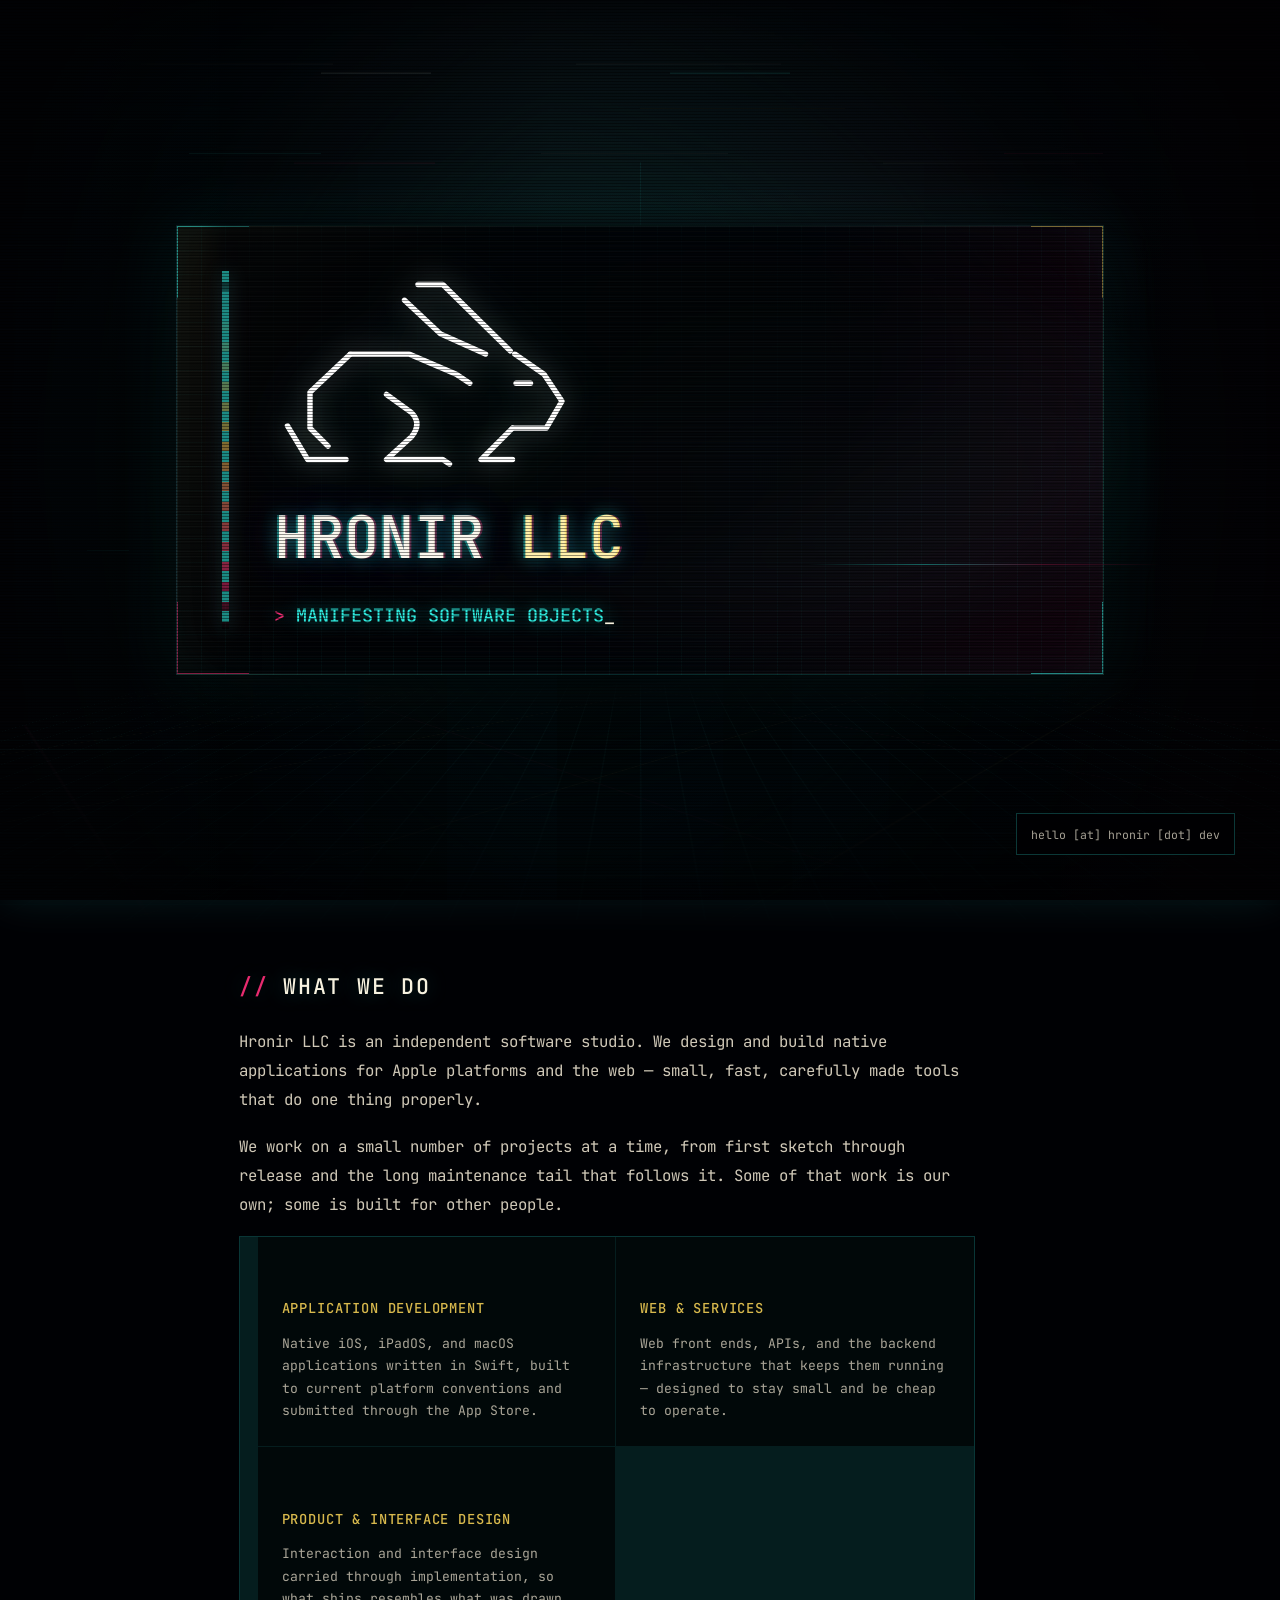
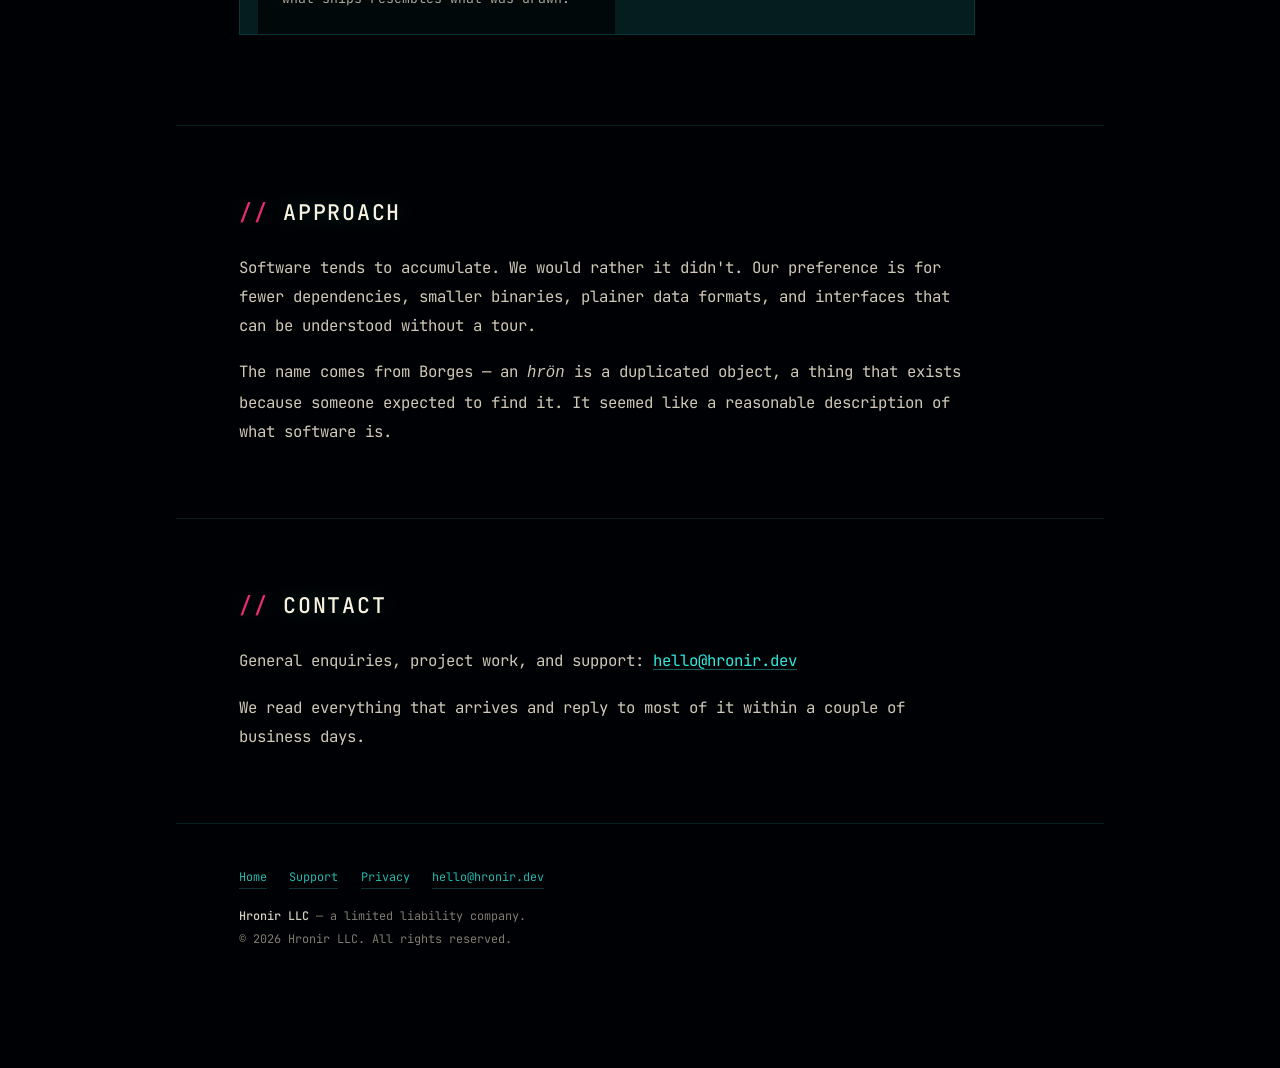
==== commit f3d05c8a: "Add substantive site content for Apple enrollment Apple rejects organization enrollments whose websi" ====
--- a/index.html
+++ b/index.html
@@ -6,7 +6,7 @@
     <title>Hronir LLC</title>
     <meta
       name="description"
-      content="Hronir LLC - manifesting software objects."
+      content="Hronir LLC is an independent software studio building native applications for iOS, macOS, and the web."
     >
     <meta property="og:title" content="Hronir LLC">
     <meta
@@ -14,6 +14,7 @@
       content="manifesting software objects"
     >
     <meta property="og:type" content="website">
+    <meta property="og:url" content="https://hronir.dev/">
     <meta property="og:image" content="assets/hronir-rabbit.svg">
     <link rel="preconnect" href="https://fonts.googleapis.com">
     <link rel="preconnect" href="https://fonts.gstatic.com" crossorigin>
@@ -22,30 +23,109 @@
     <link rel="stylesheet" href="styles.css">
   </head>
   <body>
+    <div class="backdrop" aria-hidden="true"></div>
+    <div class="glow" aria-hidden="true"></div>
+    <div class="grid" aria-hidden="true"></div>
+
     <main class="sigil" aria-labelledby="hero-title">
-      <div class="backdrop" aria-hidden="true"></div>
-      <div class="glow" aria-hidden="true"></div>
-      <div class="grid" aria-hidden="true"></div>
+      <div class="hero">
+        <section class="terminal">
+          <div class="terminal__body">
+            <div class="rail" aria-hidden="true"></div>
+            <div class="block">
+              <div class="mark" aria-hidden="true">
+                <img class="mark__image mark__image--echo-one" src="assets/hronir-rabbit.svg" alt="">
+                <img class="mark__image mark__image--echo-two" src="assets/hronir-rabbit.svg" alt="">
+                <img class="mark__image mark__image--base" src="assets/hronir-rabbit.svg" alt="">
+              </div>
+              <h1 id="hero-title" data-text="Hronir LLC">Hronir <em>LLC</em></h1>
+              <p class="tagline">manifesting software objects</p>
+            </div>
+          </div>
+        </section>
+      </div>
 
-      <section class="terminal">
-        <div class="terminal__body">
-          <div class="rail" aria-hidden="true"></div>
-          <div class="block">
-            <div class="mark" aria-hidden="true">
-              <img class="mark__image mark__image--echo-one" src="assets/hronir-rabbit.svg" alt="">
-              <img class="mark__image mark__image--echo-two" src="assets/hronir-rabbit.svg" alt="">
-              <img class="mark__image mark__image--base" src="assets/hronir-rabbit.svg" alt="">
-            </div>
-            <h1 id="hero-title" data-text="Hronir LLC">Hronir <em>LLC</em></h1>
-            <p class="tagline">manifesting software objects</p>
-          </div>
-        </div>
+      <section class="slab" aria-labelledby="what">
+        <h2 id="what">What we do</h2>
+        <p>
+          Hronir LLC is an independent software studio. We design and build native
+          applications for Apple platforms and the web — small, fast, carefully made
+          tools that do one thing properly.
+        </p>
+        <p>
+          We work on a small number of projects at a time, from first sketch through
+          release and the long maintenance tail that follows it. Some of that work is
+          our own; some is built for other people.
+        </p>
+
+        <ul class="capabilities">
+          <li>
+            <h3>Application development</h3>
+            <p>
+              Native iOS, iPadOS, and macOS applications written in Swift, built to
+              current platform conventions and submitted through the App Store.
+            </p>
+          </li>
+          <li>
+            <h3>Web &amp; services</h3>
+            <p>
+              Web front ends, APIs, and the backend infrastructure that keeps them
+              running — designed to stay small and be cheap to operate.
+            </p>
+          </li>
+          <li>
+            <h3>Product &amp; interface design</h3>
+            <p>
+              Interaction and interface design carried through implementation, so
+              what ships resembles what was drawn.
+            </p>
+          </li>
+        </ul>
       </section>
 
-      <button class="email" id="contact" type="button" aria-label="Email Hronir LLC">
-        <span>hello [at] hronir [dot] dev</span>
-      </button>
+      <section class="slab" aria-labelledby="approach">
+        <h2 id="approach">Approach</h2>
+        <p>
+          Software tends to accumulate. We would rather it didn't. Our preference is
+          for fewer dependencies, smaller binaries, plainer data formats, and
+          interfaces that can be understood without a tour.
+        </p>
+        <p>
+          The name comes from Borges — an <em>hrön</em> is a duplicated object, a
+          thing that exists because someone expected to find it. It seemed like a
+          reasonable description of what software is.
+        </p>
+      </section>
+
+      <section class="slab" aria-labelledby="contact-heading">
+        <h2 id="contact-heading">Contact</h2>
+        <p>
+          General enquiries, project work, and support:
+          <a href="mailto:hello@hronir.dev">hello@hronir.dev</a>
+        </p>
+        <p>
+          We read everything that arrives and reply to most of it within a couple of
+          business days.
+        </p>
+      </section>
+
+      <footer class="colophon">
+        <nav aria-label="Site">
+          <a href="/">Home</a>
+          <a href="/support.html">Support</a>
+          <a href="/privacy.html">Privacy</a>
+          <a href="mailto:hello@hronir.dev">hello@hronir.dev</a>
+        </nav>
+        <p>
+          <strong>Hronir LLC</strong> &mdash; a limited liability company.<br>
+          &copy; 2026 Hronir LLC. All rights reserved.
+        </p>
+      </footer>
     </main>
+
+    <button class="email" id="contact" type="button" aria-label="Email Hronir LLC">
+      <span>hello [at] hronir [dot] dev</span>
+    </button>
 
     <script src="site.js"></script>
   </body>
--- a/styles.css
+++ b/styles.css
@@ -32,12 +32,18 @@
 
 .sigil {
   position: relative;
+  display: block;
+  min-height: 100vh;
+  overflow: hidden;
+  padding: 0;
+  isolation: isolate;
+}
+
+.hero {
   display: grid;
   min-height: 100vh;
   place-items: center;
-  overflow: hidden;
   padding: clamp(28px, 7vmin, 76px);
-  isolation: isolate;
 }
 
 .backdrop,
@@ -526,9 +532,7 @@
 
 @media (max-width: 640px) {
   .sigil {
-    align-items: center;
-    justify-items: start;
-    padding: 28px 24px 86px;
+    padding: 0;
   }
 
   .terminal__body {
@@ -559,3 +563,175 @@
     width: calc(100vw - 36px);
   }
 }
+
+/* ── content sections ─────────────────────────────────────────────── */
+
+.slab {
+  position: relative;
+  z-index: 2;
+  width: min(58rem, 100%);
+  margin: 0 auto;
+  padding: clamp(2.6rem, 8vmin, 5.5rem) clamp(28px, 7vmin, 76px);
+}
+
+.slab + .slab {
+  border-top: 1px solid rgba(46, 233, 221, 0.12);
+}
+
+.slab h2 {
+  margin: 0 0 clamp(1.2rem, 3vmin, 1.8rem);
+  color: var(--bone);
+  font-size: clamp(1.05rem, 2.6vmin, 1.35rem);
+  font-weight: 500;
+  letter-spacing: 0.08em;
+  text-transform: uppercase;
+  text-shadow: 0 0 22px rgba(46, 233, 221, 0.28);
+}
+
+.slab h2::before {
+  content: "// ";
+  color: var(--magenta);
+}
+
+.slab p {
+  max-width: 46rem;
+  margin: 0 0 1.1rem;
+  color: var(--ink);
+  font-size: clamp(0.86rem, 2.1vmin, 0.98rem);
+  line-height: 1.85;
+}
+
+.slab p:last-child {
+  margin-bottom: 0;
+}
+
+.slab a {
+  color: var(--cyan);
+  text-decoration-color: rgba(46, 233, 221, 0.4);
+  text-underline-offset: 3px;
+}
+
+.slab a:hover {
+  color: var(--magenta);
+  text-decoration-color: currentColor;
+}
+
+.capabilities {
+  display: grid;
+  grid-template-columns: repeat(auto-fit, minmax(15rem, 1fr));
+  gap: 1px;
+  margin: clamp(1.6rem, 4vmin, 2.4rem) 0 0;
+  padding: 0;
+  list-style: none;
+  background: rgba(46, 233, 221, 0.12);
+  border: 1px solid rgba(46, 233, 221, 0.12);
+}
+
+.capabilities li {
+  background: rgba(0, 1, 4, 0.72);
+  padding: clamp(1.1rem, 3vmin, 1.5rem);
+}
+
+.capabilities h3 {
+  margin: 0 0 0.55rem;
+  color: var(--cyan);
+  font-size: 0.78rem;
+  font-weight: 500;
+  letter-spacing: 0.1em;
+  text-transform: uppercase;
+}
+
+.capabilities p {
+  margin: 0;
+  font-size: 0.82rem;
+  line-height: 1.7;
+  color: rgba(207, 200, 183, 0.82);
+}
+
+.colophon {
+  position: relative;
+  z-index: 2;
+  width: min(58rem, 100%);
+  margin: 0 auto;
+  border-top: 1px solid rgba(46, 233, 221, 0.12);
+  padding: clamp(1.8rem, 5vmin, 2.6rem) clamp(28px, 7vmin, 76px) clamp(5.5rem, 12vmin, 7rem);
+  color: rgba(207, 200, 183, 0.62);
+  font-size: 0.74rem;
+  line-height: 1.9;
+}
+
+.colophon strong {
+  color: rgba(247, 242, 223, 0.86);
+  font-weight: 500;
+}
+
+.colophon nav {
+  display: flex;
+  flex-wrap: wrap;
+  gap: 0.4rem 1.4rem;
+  margin-bottom: 1rem;
+}
+
+.colophon a {
+  color: rgba(46, 233, 221, 0.78);
+  text-decoration: none;
+  border-bottom: 1px solid rgba(46, 233, 221, 0.22);
+}
+
+.colophon a:hover {
+  color: var(--magenta);
+  border-bottom-color: currentColor;
+}
+
+/* interior pages */
+
+.page {
+  padding-top: clamp(3.5rem, 10vmin, 7rem);
+}
+
+.page h1 {
+  font-size: clamp(1.5rem, 5vmin, 2.4rem);
+  margin-bottom: clamp(0.6rem, 2vmin, 1rem);
+}
+
+.page .lede {
+  color: rgba(207, 200, 183, 0.7);
+  font-size: 0.8rem;
+  letter-spacing: 0.06em;
+  text-transform: uppercase;
+}
+
+.slab h3 {
+  margin: clamp(1.6rem, 4vmin, 2.2rem) 0 0.7rem;
+  color: var(--gold);
+  font-size: 0.86rem;
+  font-weight: 500;
+  letter-spacing: 0.06em;
+  text-transform: uppercase;
+}
+
+.slab ul {
+  max-width: 46rem;
+  margin: 0 0 1.1rem;
+  padding-left: 1.1rem;
+  font-size: clamp(0.86rem, 2.1vmin, 0.98rem);
+  line-height: 1.85;
+}
+
+.slab li::marker {
+  color: var(--magenta);
+}
+
+@media (max-width: 640px) {
+  .hero {
+    align-items: center;
+    justify-items: start;
+    padding: 28px 24px 86px;
+  }
+
+  .slab,
+  .colophon {
+    padding-left: 24px;
+    padding-right: 24px;
+  }
+}
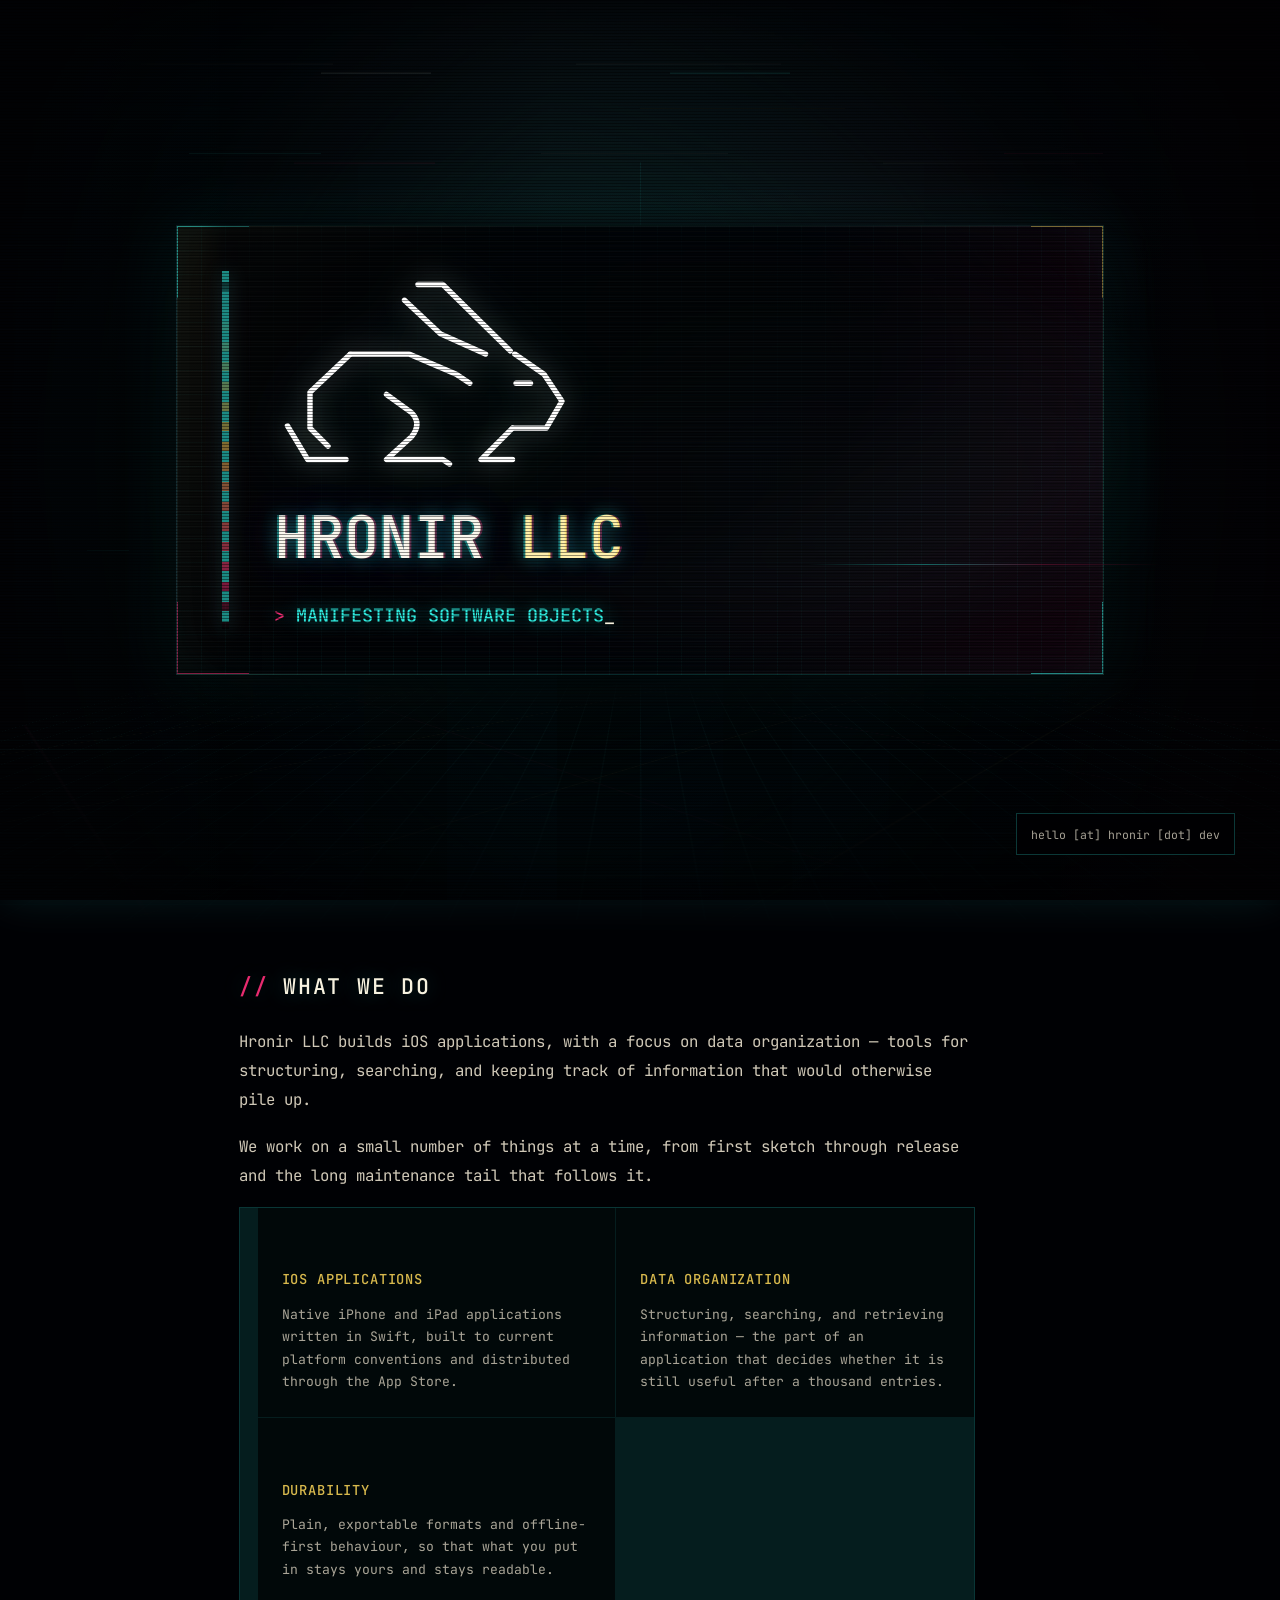
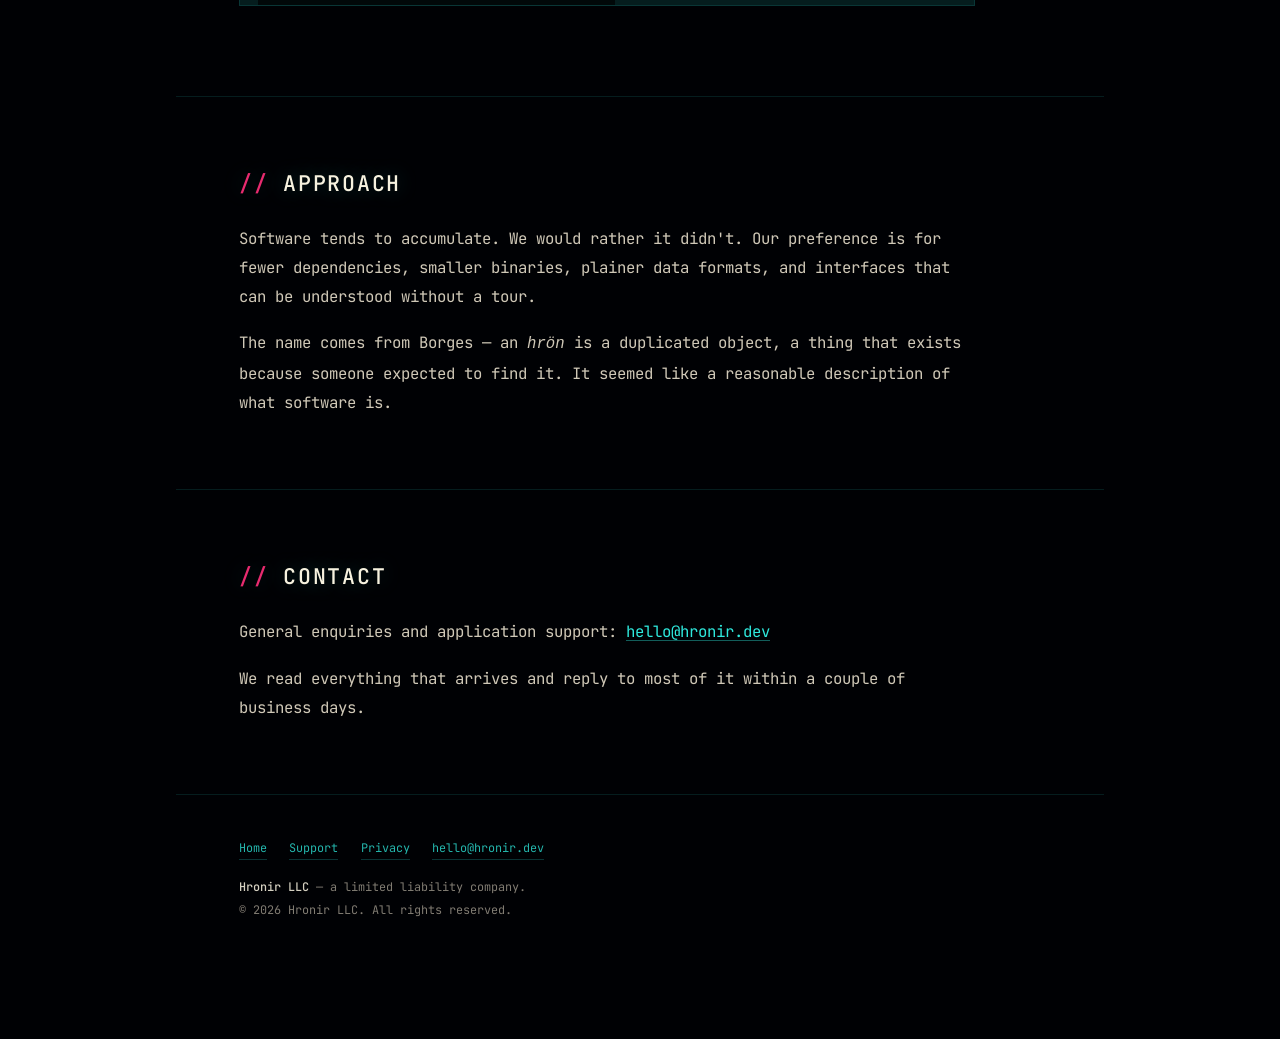
==== commit 2b96b4bc: "Narrow positioning to iOS apps and data organization Drop the web services and product design claims" ====
--- a/index.html
+++ b/index.html
@@ -6,7 +6,7 @@
     <title>Hronir LLC</title>
     <meta
       name="description"
-      content="Hronir LLC is an independent software studio building native applications for iOS, macOS, and the web."
+      content="Hronir LLC is an independent software studio building iOS applications, with a focus on data organization."
     >
     <meta property="og:title" content="Hronir LLC">
     <meta
@@ -48,36 +48,36 @@
       <section class="slab" aria-labelledby="what">
         <h2 id="what">What we do</h2>
         <p>
-          Hronir LLC is an independent software studio. We design and build native
-          applications for Apple platforms and the web — small, fast, carefully made
-          tools that do one thing properly.
+          Hronir LLC builds iOS applications, with a focus on data organization —
+          tools for structuring, searching, and keeping track of information that
+          would otherwise pile up.
         </p>
         <p>
-          We work on a small number of projects at a time, from first sketch through
-          release and the long maintenance tail that follows it. Some of that work is
-          our own; some is built for other people.
+          We work on a small number of things at a time, from first sketch through
+          release and the long maintenance tail that follows it.
         </p>
 
         <ul class="capabilities">
           <li>
-            <h3>Application development</h3>
+            <h3>iOS applications</h3>
             <p>
-              Native iOS, iPadOS, and macOS applications written in Swift, built to
-              current platform conventions and submitted through the App Store.
+              Native iPhone and iPad applications written in Swift, built to current
+              platform conventions and distributed through the App Store.
             </p>
           </li>
           <li>
-            <h3>Web &amp; services</h3>
+            <h3>Data organization</h3>
             <p>
-              Web front ends, APIs, and the backend infrastructure that keeps them
-              running — designed to stay small and be cheap to operate.
+              Structuring, searching, and retrieving information — the part of an
+              application that decides whether it is still useful after a thousand
+              entries.
             </p>
           </li>
           <li>
-            <h3>Product &amp; interface design</h3>
+            <h3>Durability</h3>
             <p>
-              Interaction and interface design carried through implementation, so
-              what ships resembles what was drawn.
+              Plain, exportable formats and offline-first behaviour, so that what you
+              put in stays yours and stays readable.
             </p>
           </li>
         </ul>
@@ -100,7 +100,7 @@
       <section class="slab" aria-labelledby="contact-heading">
         <h2 id="contact-heading">Contact</h2>
         <p>
-          General enquiries, project work, and support:
+          General enquiries and application support:
           <a href="mailto:hello@hronir.dev">hello@hronir.dev</a>
         </p>
         <p>
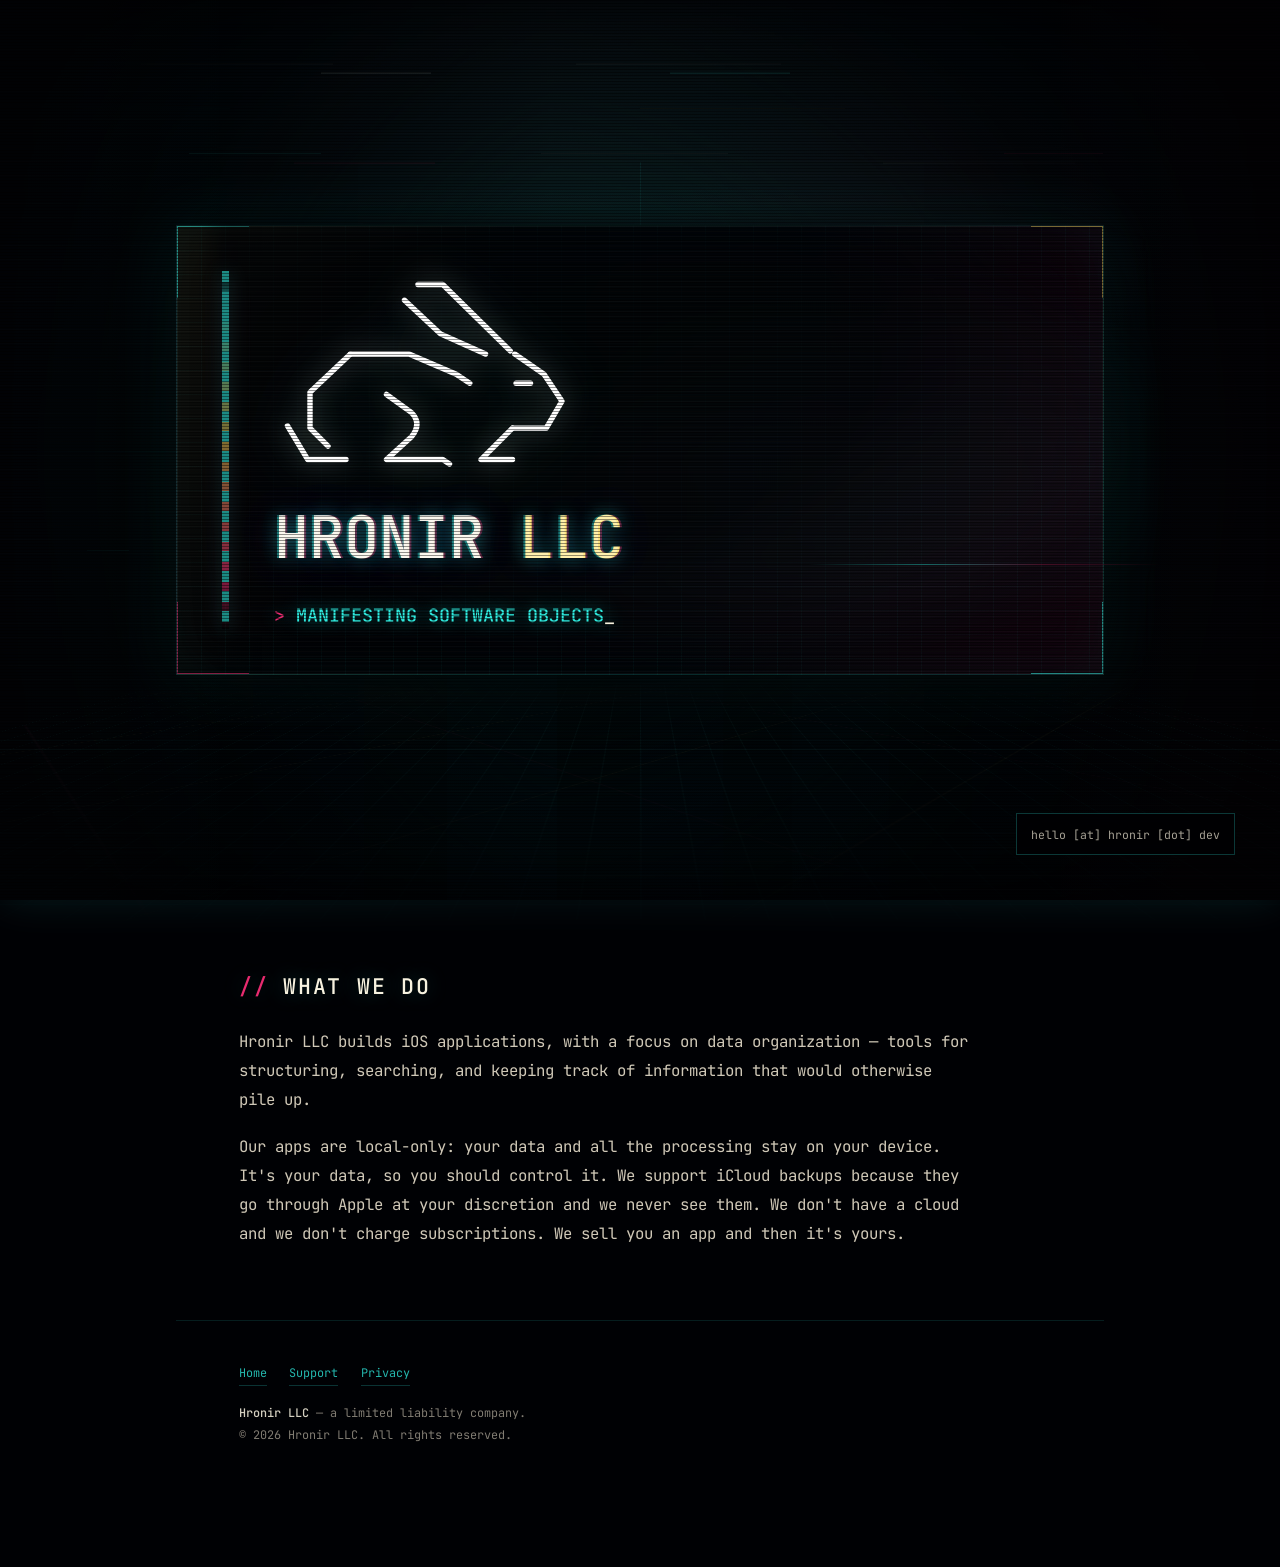
==== commit ce931628: "Remove boilerplate from index page Co-Authored-By: Claude Opus 5.5 <noreply@anthropic.com>" ====
--- a/index.html
+++ b/index.html
@@ -53,59 +53,11 @@
           would otherwise pile up.
         </p>
         <p>
-          We work on a small number of things at a time, from first sketch through
-          release and the long maintenance tail that follows it.
-        </p>
-
-        <ul class="capabilities">
-          <li>
-            <h3>iOS applications</h3>
-            <p>
-              Native iPhone and iPad applications written in Swift, built to current
-              platform conventions and distributed through the App Store.
-            </p>
-          </li>
-          <li>
-            <h3>Data organization</h3>
-            <p>
-              Structuring, searching, and retrieving information — the part of an
-              application that decides whether it is still useful after a thousand
-              entries.
-            </p>
-          </li>
-          <li>
-            <h3>Durability</h3>
-            <p>
-              Plain, exportable formats and offline-first behaviour, so that what you
-              put in stays yours and stays readable.
-            </p>
-          </li>
-        </ul>
-      </section>
-
-      <section class="slab" aria-labelledby="approach">
-        <h2 id="approach">Approach</h2>
-        <p>
-          Software tends to accumulate. We would rather it didn't. Our preference is
-          for fewer dependencies, smaller binaries, plainer data formats, and
-          interfaces that can be understood without a tour.
-        </p>
-        <p>
-          The name comes from Borges — an <em>hrön</em> is a duplicated object, a
-          thing that exists because someone expected to find it. It seemed like a
-          reasonable description of what software is.
-        </p>
-      </section>
-
-      <section class="slab" aria-labelledby="contact-heading">
-        <h2 id="contact-heading">Contact</h2>
-        <p>
-          General enquiries and application support:
-          <a href="mailto:hello@hronir.dev">hello@hronir.dev</a>
-        </p>
-        <p>
-          We read everything that arrives and reply to most of it within a couple of
-          business days.
+          Our apps are local-only: your data and all the processing stay on your
+          device. It's your data, so you should control it. We support iCloud
+          backups because they go through Apple at your discretion and we never see
+          them. We don't have a cloud and we don't charge subscriptions. We sell you
+          an app and then it's yours.
         </p>
       </section>
 
@@ -114,7 +66,6 @@
           <a href="/">Home</a>
           <a href="/support.html">Support</a>
           <a href="/privacy.html">Privacy</a>
-          <a href="mailto:hello@hronir.dev">hello@hronir.dev</a>
         </nav>
         <p>
           <strong>Hronir LLC</strong> &mdash; a limited liability company.<br>
